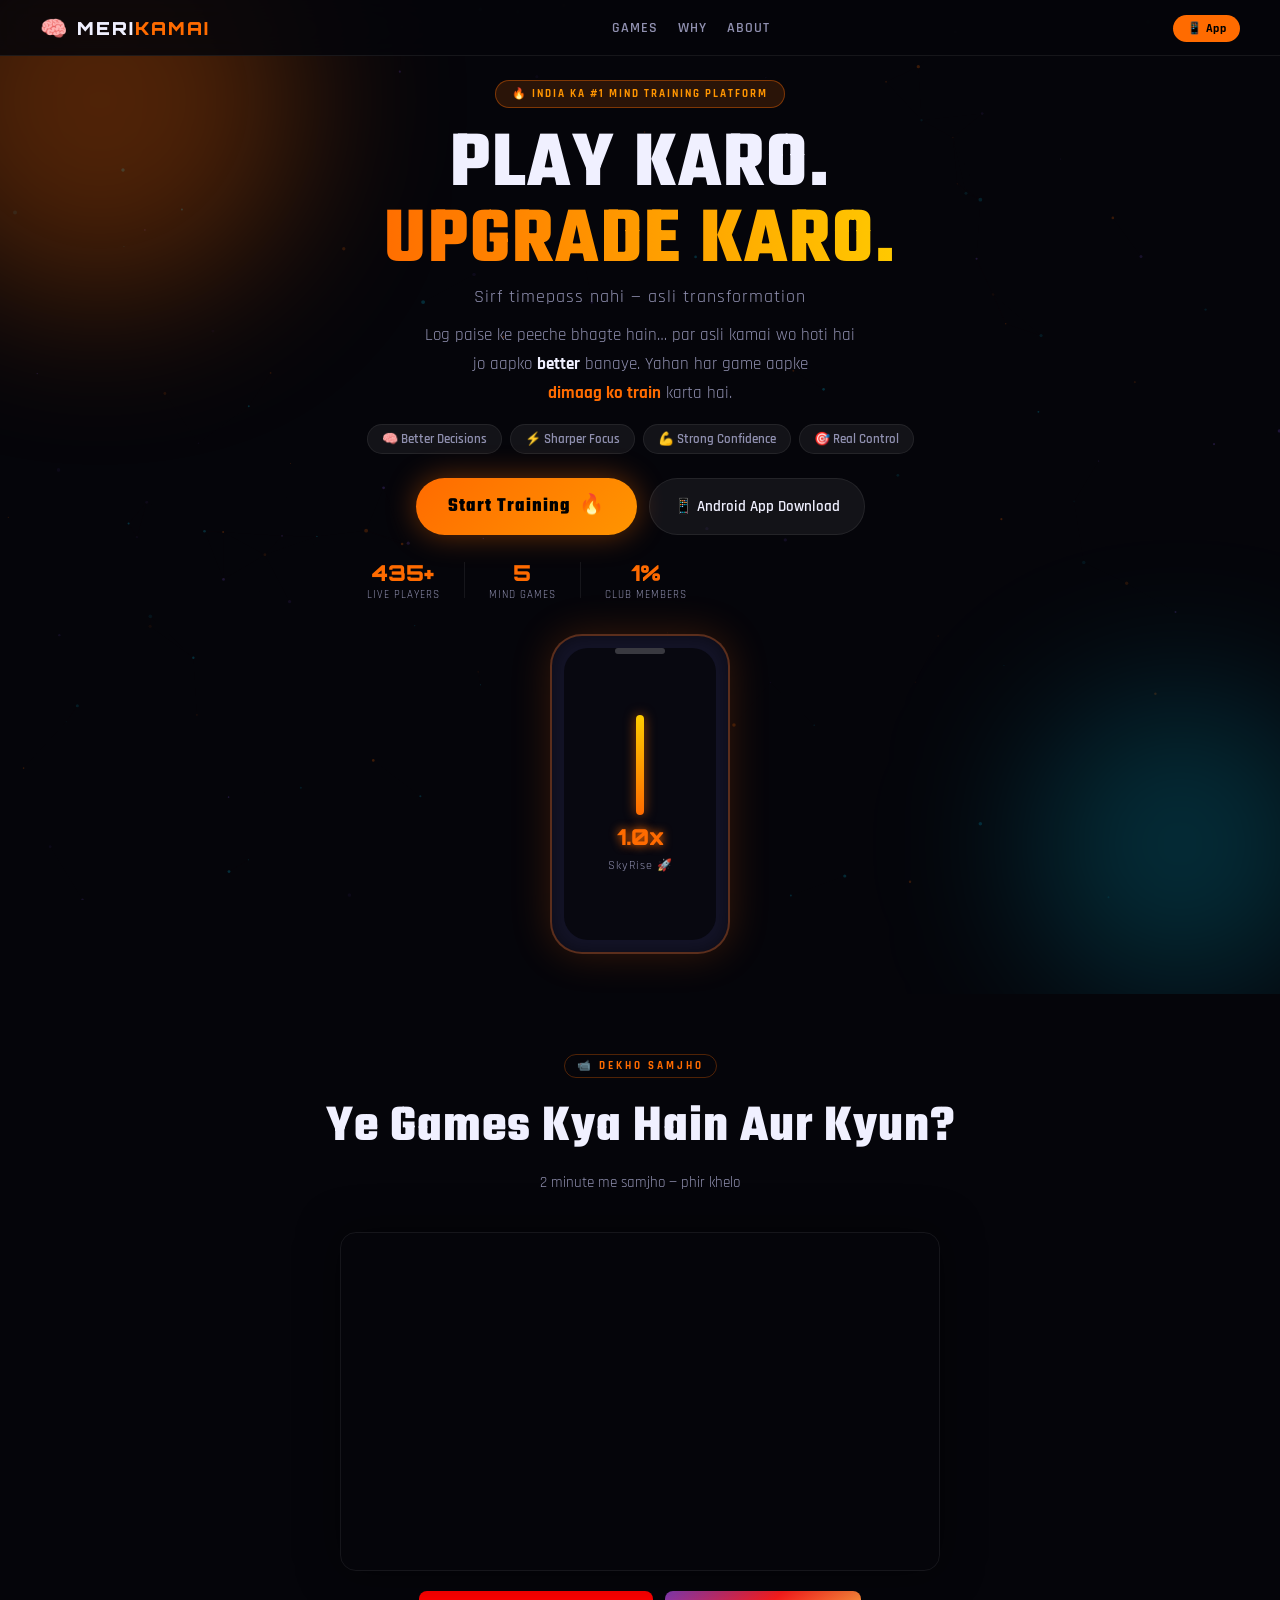
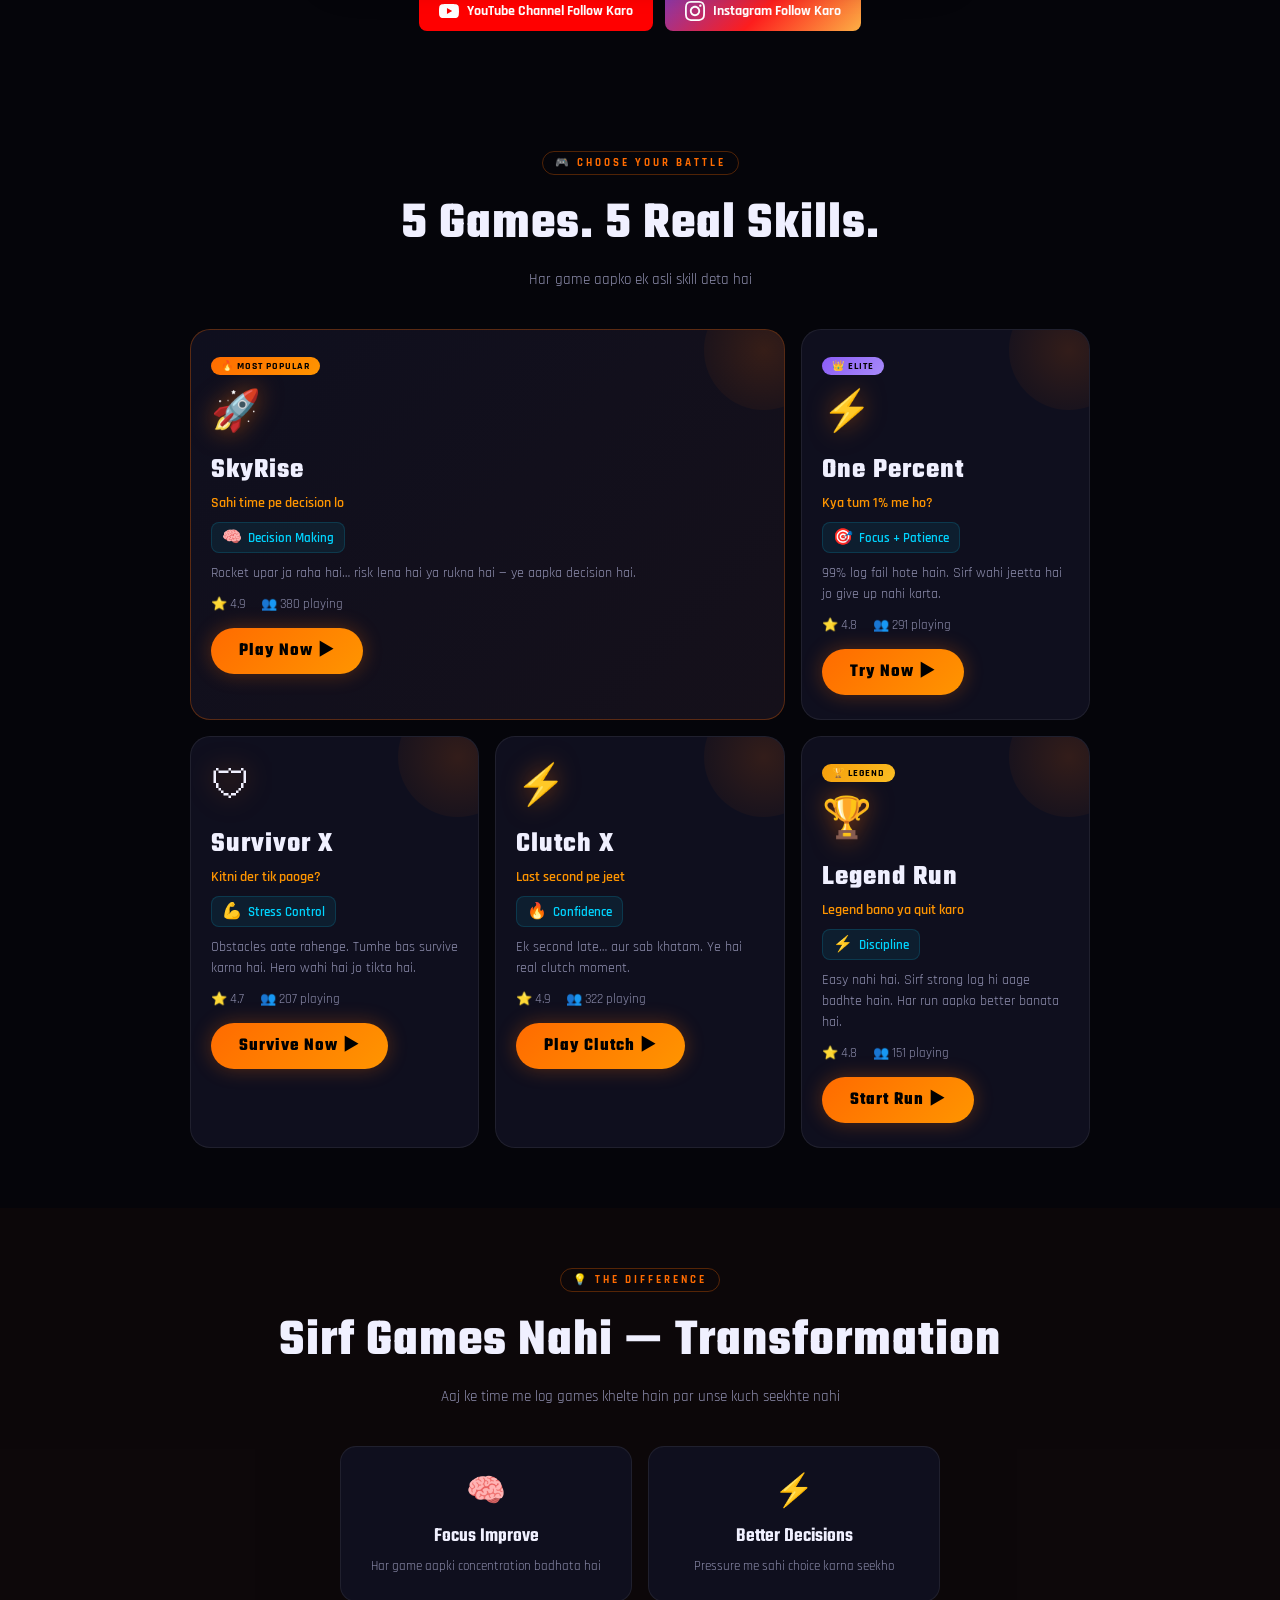
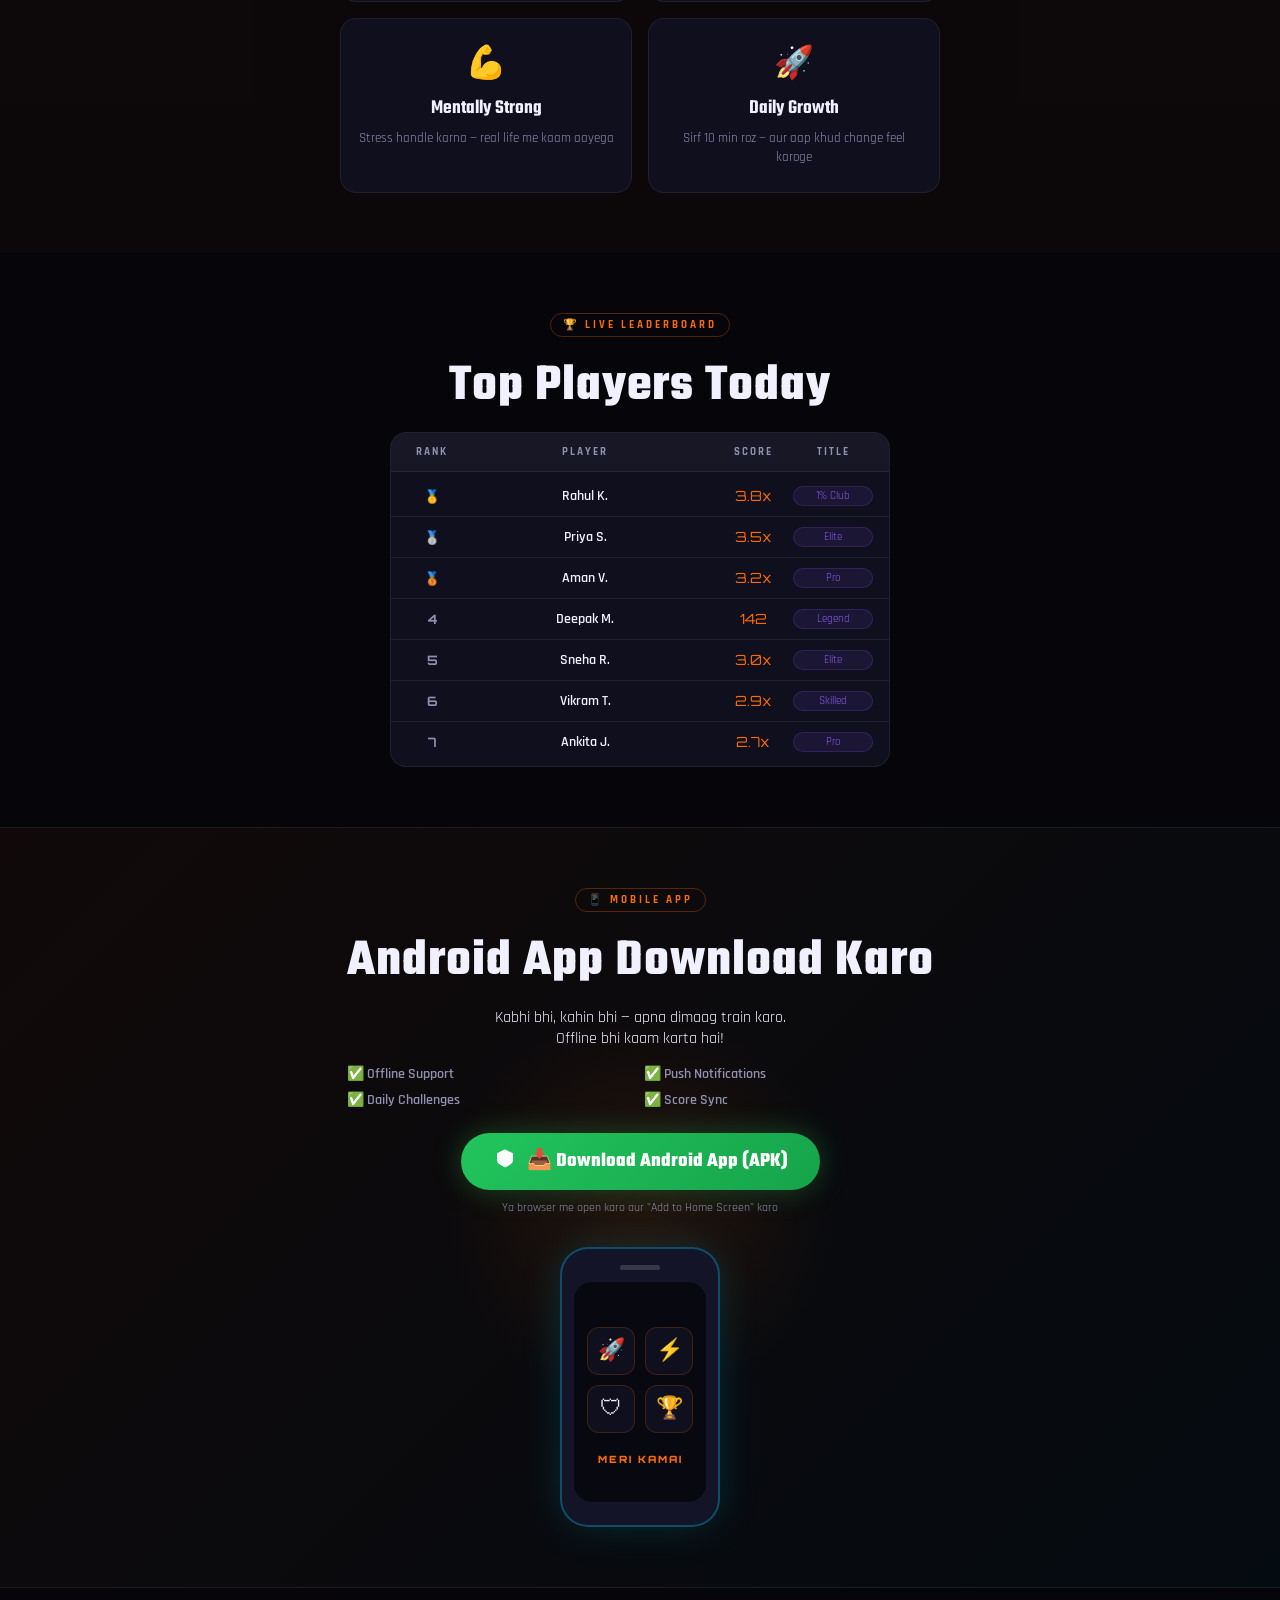
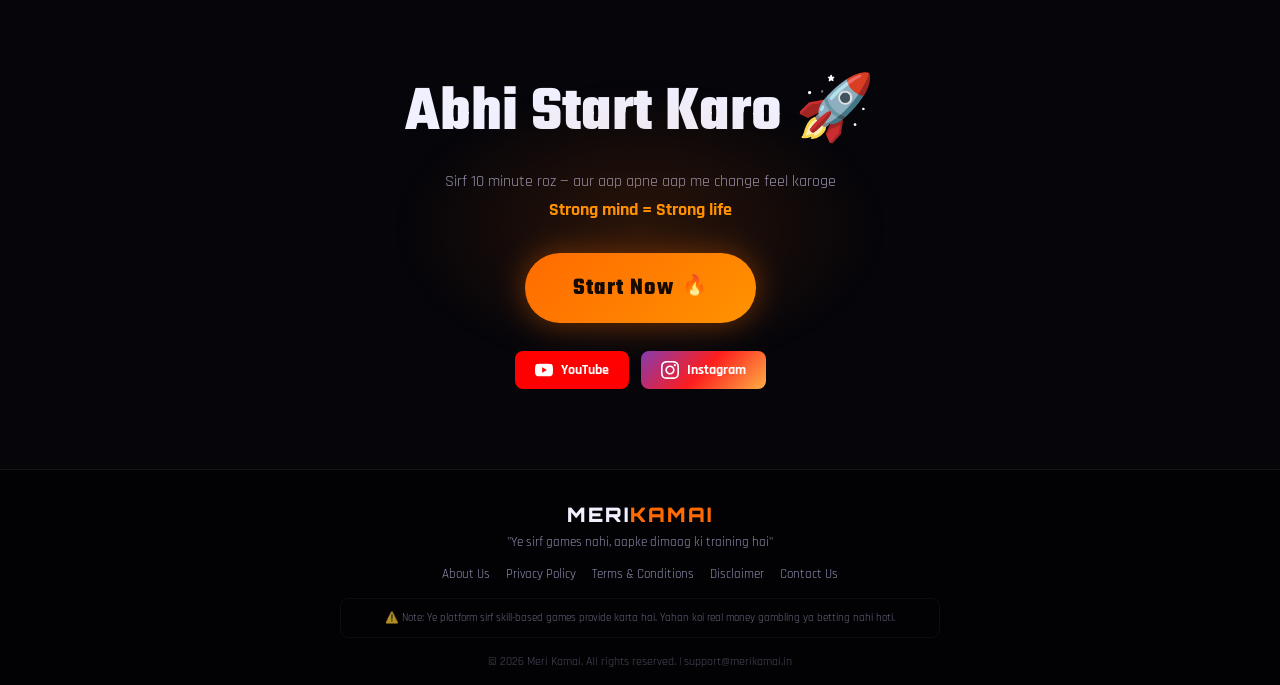
==== index.html @ 5f4e5f9a "first commit" ====
<!DOCTYPE html>
<html lang="hi">
<head>
  <meta charset="UTF-8"/>
  <meta name="viewport" content="width=device-width, initial-scale=1.0, maximum-scale=1.0"/>
  <meta name="theme-color" content="#0a0a0f"/>
  <meta name="description" content="Meri Kamai - Dimaag ki training, games ke zariye"/>
  <link rel="manifest" href="/manifest.json"/>
  <link rel="apple-touch-icon" href="/assets/images/icon-192.png"/>
  <title>Meri Kamai – Dimaag Ki Training</title>
  <link rel="preconnect" href="https://fonts.googleapis.com"/>
  <link href="https://fonts.googleapis.com/css2?family=Rajdhani:wght@400;600;700&family=Teko:wght@400;500;600;700&family=Orbitron:wght@400;700;900&display=swap" rel="stylesheet"/>
  <link rel="stylesheet" href="/assets/css/home.css"/>
</head>
<body>
  <!-- Particle canvas -->
  <canvas id="bgCanvas"></canvas>

  <!-- Header -->
  <header class="header" id="header">
    <div class="header-inner">
      <div class="logo">
        <span class="logo-icon">🧠</span>
        <span class="logo-text">MERI<span class="logo-accent">KAMAI</span></span>
      </div>
      <nav class="nav-links">
        <a href="#games">Games</a>
        <a href="#why">Why</a>
        <a href="pages/about.html">About</a>
      </nav>
      <div class="header-actions">
        <a href="#download" class="btn-app-small">📱 App</a>
      </div>
    </div>
  </header>

  <!-- HERO -->
  <section class="hero" id="hero">
    <div class="hero-glow glow-1"></div>
    <div class="hero-glow glow-2"></div>
    <div class="hero-content">
      <div class="hero-badge animate-in">🔥 INDIA KA #1 MIND TRAINING PLATFORM</div>
      <h1 class="hero-title animate-in delay-1">
        <span class="title-line">PLAY KARO.</span>
        <span class="title-line accent-line">UPGRADE KARO.</span>
        <span class="title-sub">Sirf timepass nahi — asli transformation</span>
      </h1>
      <p class="hero-desc animate-in delay-2">
        Log paise ke peeche bhagte hain… par asli kamai wo hoti hai<br/>
        jo aapko <strong>better</strong> banaye. Yahan har game aapke<br/>
        <span class="highlight">dimaag ko train</span> karta hai.
      </p>
      <div class="hero-skills animate-in delay-3">
        <div class="skill-chip">🧠 Better Decisions</div>
        <div class="skill-chip">⚡ Sharper Focus</div>
        <div class="skill-chip">💪 Strong Confidence</div>
        <div class="skill-chip">🎯 Real Control</div>
      </div>
      <div class="hero-cta animate-in delay-4">
        <a href="#games" class="btn-primary pulse-btn">
          <span>Start Training</span>
          <span class="btn-icon">🔥</span>
        </a>
        <a href="#download" class="btn-secondary">
          <span>📱 Android App Download</span>
        </a>
      </div>
      <div class="hero-stats animate-in delay-5">
        <div class="stat"><span class="stat-num" id="live-players">400+</span><span class="stat-label">Live Players</span></div>
        <div class="stat-divider"></div>
        <div class="stat"><span class="stat-num">5</span><span class="stat-label">Mind Games</span></div>
        <div class="stat-divider"></div>
        <div class="stat"><span class="stat-num">1%</span><span class="stat-label">Club Members</span></div>
      </div>
    </div>
    <div class="hero-visual">
      <div class="phone-mockup">
        <div class="phone-screen">
          <div class="phone-game-preview">
            <div class="preview-bar" id="previewBar"></div>
            <div class="preview-mult" id="previewMult">1.0x</div>
            <div class="preview-label">SkyRise 🚀</div>
          </div>
        </div>
      </div>
    </div>
  </section>

  <!-- YOUTUBE VIDEO -->
  <section class="video-section" id="video">
    <div class="section-label">📹 DEKHO SAMJHO</div>
    <h2 class="section-title">Ye Games Kya Hain Aur Kyun?</h2>
    <p class="section-sub">2 minute me samjho — phir khelo</p>
    <div class="video-wrapper">
      <div class="video-frame">
        <!-- Replace YOUR_VIDEO_ID with actual YouTube video ID -->
        <iframe
          src="https://www.youtube.com/embed/YOUR_VIDEO_ID?rel=0&modestbranding=1"
          title="Meri Kamai - Games Explained"
          frameborder="0"
          allow="accelerometer; autoplay; clipboard-write; encrypted-media; gyroscope; picture-in-picture"
          allowfullscreen>
        </iframe>
      </div>
      <div class="video-cta">
        <a href="https://youtube.com/@merikamai" target="_blank" class="btn-youtube">
          <svg viewBox="0 0 24 24" width="20" height="20"><path fill="currentColor" d="M23.498 6.186a3.016 3.016 0 0 0-2.122-2.136C19.505 3.545 12 3.545 12 3.545s-7.505 0-9.377.505A3.017 3.017 0 0 0 .502 6.186C0 8.07 0 12 0 12s0 3.93.502 5.814a3.016 3.016 0 0 0 2.122 2.136c1.871.505 9.376.505 9.376.505s7.505 0 9.377-.505a3.015 3.015 0 0 0 2.122-2.136C24 15.93 24 12 24 12s0-3.93-.502-5.814zM9.545 15.568V8.432L15.818 12l-6.273 3.568z"/></svg>
          YouTube Channel Follow Karo
        </a>
        <a href="https://instagram.com/merikamai" target="_blank" class="btn-instagram">
          <svg viewBox="0 0 24 24" width="20" height="20"><path fill="currentColor" d="M12 2.163c3.204 0 3.584.012 4.85.07 3.252.148 4.771 1.691 4.919 4.919.058 1.265.069 1.645.069 4.849 0 3.205-.012 3.584-.069 4.849-.149 3.225-1.664 4.771-4.919 4.919-1.266.058-1.644.07-4.85.07-3.204 0-3.584-.012-4.849-.07-3.26-.149-4.771-1.699-4.919-4.92-.058-1.265-.07-1.644-.07-4.849 0-3.204.013-3.583.07-4.849.149-3.227 1.664-4.771 4.919-4.919 1.266-.057 1.645-.069 4.849-.069zm0-2.163c-3.259 0-3.667.014-4.947.072-4.358.2-6.78 2.618-6.98 6.98-.059 1.281-.073 1.689-.073 4.948 0 3.259.014 3.668.072 4.948.2 4.358 2.618 6.78 6.98 6.98 1.281.058 1.689.072 4.948.072 3.259 0 3.668-.014 4.948-.072 4.354-.2 6.782-2.618 6.979-6.98.059-1.28.073-1.689.073-4.948 0-3.259-.014-3.667-.072-4.947-.196-4.354-2.617-6.78-6.979-6.98-1.281-.059-1.69-.073-4.949-.073zm0 5.838c-3.403 0-6.162 2.759-6.162 6.162s2.759 6.163 6.162 6.163 6.162-2.759 6.162-6.163c0-3.403-2.759-6.162-6.162-6.162zm0 10.162c-2.209 0-4-1.79-4-4 0-2.209 1.791-4 4-4s4 1.791 4 4c0 2.21-1.791 4-4 4zm6.406-11.845c-.796 0-1.441.645-1.441 1.44s.645 1.44 1.441 1.44c.795 0 1.439-.645 1.439-1.44s-.644-1.44-1.439-1.44z"/></svg>
          Instagram Follow Karo
        </a>
      </div>
    </div>
  </section>

  <!-- GAMES -->
  <section class="games-section" id="games">
    <div class="section-label">🎮 CHOOSE YOUR BATTLE</div>
    <h2 class="section-title">5 Games. 5 Real Skills.</h2>
    <p class="section-sub">Har game aapko ek asli skill deta hai</p>

    <div class="games-grid">

      <div class="game-card featured" data-game="skyrise">
        <div class="card-glow"></div>
        <div class="card-badge">🔥 MOST POPULAR</div>
        <div class="card-icon">🚀</div>
        <div class="card-content">
          <h3 class="card-title">SkyRise</h3>
          <p class="card-tagline">Sahi time pe decision lo</p>
          <div class="card-skill">
            <span class="skill-icon">🧠</span>
            <span>Decision Making</span>
          </div>
          <p class="card-desc">Rocket upar ja raha hai… risk lena hai ya rukna hai — ye aapka decision hai.</p>
          <div class="card-stats">
            <span>⭐ 4.9</span>
            <span>👥 <span class="live-count">412</span> playing</span>
          </div>
          <a href="/games/skyrise/index.html" class="btn-play">Play Now ▶</a>
        </div>
      </div>

      <div class="game-card" data-game="one-percent">
        <div class="card-glow"></div>
        <div class="card-badge elite">👑 ELITE</div>
        <div class="card-icon">⚡</div>
        <div class="card-content">
          <h3 class="card-title">One Percent</h3>
          <p class="card-tagline">Kya tum 1% me ho?</p>
          <div class="card-skill">
            <span class="skill-icon">🎯</span>
            <span>Focus + Patience</span>
          </div>
          <p class="card-desc">99% log fail hote hain. Sirf wahi jeetta hai jo give up nahi karta.</p>
          <div class="card-stats">
            <span>⭐ 4.8</span>
            <span>👥 <span class="live-count">287</span> playing</span>
          </div>
          <a href="/games/one-percent/index.html" class="btn-play">Try Now ▶</a>
        </div>
      </div>

      <div class="game-card" data-game="survivor-x">
        <div class="card-glow"></div>
        <div class="card-icon">🛡</div>
        <div class="card-content">
          <h3 class="card-title">Survivor X</h3>
          <p class="card-tagline">Kitni der tik paoge?</p>
          <div class="card-skill">
            <span class="skill-icon">💪</span>
            <span>Stress Control</span>
          </div>
          <p class="card-desc">Obstacles aate rahenge. Tumhe bas survive karna hai. Hero wahi hai jo tikta hai.</p>
          <div class="card-stats">
            <span>⭐ 4.7</span>
            <span>👥 <span class="live-count">198</span> playing</span>
          </div>
          <a href="/games/survivor-x/index.html" class="btn-play">Survive Now ▶</a>
        </div>
      </div>

      <div class="game-card" data-game="clutch-x">
        <div class="card-glow"></div>
        <div class="card-icon">⚡</div>
        <div class="card-content">
          <h3 class="card-title">Clutch X</h3>
          <p class="card-tagline">Last second pe jeet</p>
          <div class="card-skill">
            <span class="skill-icon">🔥</span>
            <span>Confidence</span>
          </div>
          <p class="card-desc">Ek second late… aur sab khatam. Ye hai real clutch moment.</p>
          <div class="card-stats">
            <span>⭐ 4.9</span>
            <span>👥 <span class="live-count">334</span> playing</span>
          </div>
          <a href="/games/clutch-x/index.html" class="btn-play">Play Clutch ▶</a>
        </div>
      </div>

      <div class="game-card" data-game="legend-run">
        <div class="card-glow"></div>
        <div class="card-badge legend">🏆 LEGEND</div>
        <div class="card-icon">🏆</div>
        <div class="card-content">
          <h3 class="card-title">Legend Run</h3>
          <p class="card-tagline">Legend bano ya quit karo</p>
          <div class="card-skill">
            <span class="skill-icon">⚡</span>
            <span>Discipline</span>
          </div>
          <p class="card-desc">Easy nahi hai. Sirf strong log hi aage badhte hain. Har run aapko better banata hai.</p>
          <div class="card-stats">
            <span>⭐ 4.8</span>
            <span>👥 <span class="live-count">156</span> playing</span>
          </div>
          <a href="/games/legend-run/index.html" class="btn-play">Start Run ▶</a>
        </div>
      </div>

    </div>
  </section>

  <!-- WHY SECTION -->
  <section class="why-section" id="why">
    <div class="section-label">💡 THE DIFFERENCE</div>
    <h2 class="section-title">Sirf Games Nahi — Transformation</h2>
    <p class="section-sub">Aaj ke time me log games khelte hain par unse kuch seekhte nahi</p>
    <div class="why-grid">
      <div class="why-card">
        <div class="why-icon">🧠</div>
        <h3>Focus Improve</h3>
        <p>Har game aapki concentration badhata hai</p>
      </div>
      <div class="why-card">
        <div class="why-icon">⚡</div>
        <h3>Better Decisions</h3>
        <p>Pressure me sahi choice karna seekho</p>
      </div>
      <div class="why-card">
        <div class="why-icon">💪</div>
        <h3>Mentally Strong</h3>
        <p>Stress handle karna — real life me kaam aayega</p>
      </div>
      <div class="why-card">
        <div class="why-icon">🚀</div>
        <h3>Daily Growth</h3>
        <p>Sirf 10 min roz — aur aap khud change feel karoge</p>
      </div>
    </div>
  </section>

  <!-- LEADERBOARD -->
  <section class="leaderboard-section" id="leaderboard">
    <div class="section-label">🏆 LIVE LEADERBOARD</div>
    <h2 class="section-title">Top Players Today</h2>
    <div class="leaderboard-wrap">
      <div class="lb-header">
        <span>Rank</span><span>Player</span><span>Score</span><span>Title</span>
      </div>
      <div class="lb-list" id="lbList"></div>
    </div>
  </section>

  <!-- APP DOWNLOAD -->
  <section class="download-section" id="download">
    <div class="download-glow"></div>
    <div class="download-content">
      <div class="download-text">
        <div class="section-label">📱 MOBILE APP</div>
        <h2 class="section-title">Android App Download Karo</h2>
        <p>Kabhi bhi, kahin bhi — apna dimaag train karo.<br/>Offline bhi kaam karta hai!</p>
        <div class="download-features">
          <div class="feat">✅ Offline Support</div>
          <div class="feat">✅ Push Notifications</div>
          <div class="feat">✅ Daily Challenges</div>
          <div class="feat">✅ Score Sync</div>
        </div>
        <a href="#" class="btn-download" id="installBtn" onclick="handleInstall(event)">
          <svg viewBox="0 0 24 24" width="24"><path fill="currentColor" d="M17.523 15.341l-.005.007-4.96 2.862a1 1 0 0 1-1.001 0l-4.96-2.862-.005-.007A5 5 0 0 1 4 11V5a1 1 0 0 1 .553-.894l7-3.5a1 1 0 0 1 .894 0l7 3.5A1 1 0 0 1 20 5v6a5 5 0 0 1-2.477 4.341z"/></svg>
          📥 Download Android App (APK)
        </a>
        <p class="install-note">Ya browser me open karo aur "Add to Home Screen" karo</p>
      </div>
      <div class="download-phone">
        <div class="phone-mockup-2">
          <div class="phone-notch"></div>
          <div class="phone-screen-2">
            <div class="app-preview-grid">
              <div class="ap-game">🚀</div>
              <div class="ap-game">⚡</div>
              <div class="ap-game">🛡</div>
              <div class="ap-game">🏆</div>
            </div>
            <div class="ap-label">MERI KAMAI</div>
          </div>
        </div>
      </div>
    </div>
  </section>

  <!-- CTA -->
  <section class="cta-section">
    <div class="cta-glow"></div>
    <h2 class="cta-title">Abhi Start Karo 🚀</h2>
    <p class="cta-sub">Sirf 10 minute roz — aur aap apne aap me change feel karoge</p>
    <p class="cta-sub2">Strong mind = Strong life</p>
    <a href="#games" class="btn-primary pulse-btn big-btn">
      <span>Start Now</span><span class="btn-icon">🔥</span>
    </a>
    <div class="social-links">
      <a href="https://youtube.com/@merikamai" target="_blank" class="social-link yt">
        <svg viewBox="0 0 24 24" width="18"><path fill="currentColor" d="M23.498 6.186a3.016 3.016 0 0 0-2.122-2.136C19.505 3.545 12 3.545 12 3.545s-7.505 0-9.377.505A3.017 3.017 0 0 0 .502 6.186C0 8.07 0 12 0 12s0 3.93.502 5.814a3.016 3.016 0 0 0 2.122 2.136c1.871.505 9.376.505 9.376.505s7.505 0 9.377-.505a3.015 3.015 0 0 0 2.122-2.136C24 15.93 24 12 24 12s0-3.93-.502-5.814zM9.545 15.568V8.432L15.818 12l-6.273 3.568z"/></svg>
        YouTube
      </a>
      <a href="https://instagram.com/merikamai" target="_blank" class="social-link ig">
        <svg viewBox="0 0 24 24" width="18"><path fill="currentColor" d="M12 2.163c3.204 0 3.584.012 4.85.07 3.252.148 4.771 1.691 4.919 4.919.058 1.265.069 1.645.069 4.849 0 3.205-.012 3.584-.069 4.849-.149 3.225-1.664 4.771-4.919 4.919-1.266.058-1.644.07-4.85.07-3.204 0-3.584-.012-4.849-.07-3.26-.149-4.771-1.699-4.919-4.92-.058-1.265-.07-1.644-.07-4.849 0-3.204.013-3.583.07-4.849.149-3.227 1.664-4.771 4.919-4.919 1.266-.057 1.645-.069 4.849-.069zm0-2.163c-3.259 0-3.667.014-4.947.072-4.358.2-6.78 2.618-6.98 6.98-.059 1.281-.073 1.689-.073 4.948 0 3.259.014 3.668.072 4.948.2 4.358 2.618 6.78 6.98 6.98 1.281.058 1.689.072 4.948.072 3.259 0 3.668-.014 4.948-.072 4.354-.2 6.782-2.618 6.979-6.98.059-1.28.073-1.689.073-4.948 0-3.259-.014-3.667-.072-4.947-.196-4.354-2.617-6.78-6.979-6.98-1.281-.059-1.69-.073-4.949-.073zm0 5.838c-3.403 0-6.162 2.759-6.162 6.162s2.759 6.163 6.162 6.163 6.162-2.759 6.162-6.163c0-3.403-2.759-6.162-6.162-6.162zm0 10.162c-2.209 0-4-1.79-4-4 0-2.209 1.791-4 4-4s4 1.791 4 4c0 2.21-1.791 4-4 4zm6.406-11.845c-.796 0-1.441.645-1.441 1.44s.645 1.44 1.441 1.44c.795 0 1.439-.645 1.439-1.44s-.644-1.44-1.439-1.44z"/></svg>
        Instagram
      </a>
    </div>
  </section>

  <!-- FOOTER -->
  <footer class="footer">
    <div class="footer-inner">
      <div class="footer-brand">
        <span class="logo-text">MERI<span class="logo-accent">KAMAI</span></span>
        <p>"Ye sirf games nahi, aapke dimaag ki training hai"</p>
      </div>
      <div class="footer-links">
        <a href="/pages/about.html">About Us</a>
        <a href="/pages/privacy.html">Privacy Policy</a>
        <a href="/pages/terms.html">Terms & Conditions</a>
        <a href="/pages/disclaimer.html">Disclaimer</a>
        <a href="/pages/contact.html">Contact Us</a>
      </div>
    </div>
    <div class="footer-note">
      ⚠️ Note: Ye platform sirf skill-based games provide karta hai. Yahan koi real money gambling ya betting nahi hoti.
    </div>
    <div class="footer-copy">© 2026 Meri Kamai. All rights reserved. | support@merikamai.in</div>
  </footer>

  <!-- AD MODAL -->
  <div class="ad-overlay" id="adOverlay">
    <div class="ad-box">
      <div class="ad-label">AD</div>
      <div class="ad-content">
        <!-- Google AdSense / AdMob ad goes here -->
        <div class="ad-placeholder">
          <p>Advertisement</p>
          <p style="font-size:12px;opacity:0.5">Google AdSense</p>
        </div>
      </div>
      <button class="ad-close" id="adClose">Skip Ad ▶</button>
    </div>
  </div>

  <script src="/assets/js/home.js"></script>
  <script>if("serviceWorker"in navigator){navigator.serviceWorker.register("/sw.js").catch(()=>{})}</script>
  <script src="/common/storage.js"></script>
</body>
</html>
---- assets/css/home.css ----
:root {
  --bg: #05050a;
  --bg2: #0a0a14;
  --card: #0f0f1e;
  --card2: #141428;
  --accent: #ff6b00;
  --accent2: #ff9500;
  --accent3: #ffcc00;
  --cyan: #00d4ff;
  --green: #00ff88;
  --purple: #8b5cf6;
  --text: #f0f0ff;
  --text2: #9090b0;
  --border: rgba(255,255,255,0.07);
  --glow-orange: rgba(255,107,0,0.3);
  --glow-cyan: rgba(0,212,255,0.2);
}

* { margin:0; padding:0; box-sizing:border-box; }

html { scroll-behavior: smooth; }

body {
  background: var(--bg);
  color: var(--text);
  font-family: 'Rajdhani', sans-serif;
  overflow-x: hidden;
  min-height: 100vh;
}

#bgCanvas {
  position: fixed;
  top: 0; left: 0;
  width: 100%; height: 100%;
  z-index: 0;
  pointer-events: none;
  opacity: 0.4;
}

/* HEADER */
.header {
  position: fixed;
  top: 0; left: 0; right: 0;
  z-index: 100;
  background: rgba(5,5,10,0.85);
  backdrop-filter: blur(20px);
  border-bottom: 1px solid var(--border);
  padding: 0 16px;
  height: 56px;
  display: flex;
  align-items: center;
}
.header-inner {
  width: 100%;
  max-width: 1200px;
  margin: 0 auto;
  display: flex;
  align-items: center;
  justify-content: space-between;
}
.logo {
  display: flex;
  align-items: center;
  gap: 8px;
  font-family: 'Orbitron', sans-serif;
  font-weight: 900;
  font-size: 18px;
  letter-spacing: 2px;
}
.logo-icon { font-size: 22px; }
.logo-accent { color: var(--accent); }
.nav-links { display: flex; gap: 20px; }
.nav-links a {
  color: var(--text2);
  text-decoration: none;
  font-size: 14px;
  font-weight: 600;
  letter-spacing: 1px;
  text-transform: uppercase;
  transition: color 0.2s;
}
.nav-links a:hover { color: var(--accent); }
.btn-app-small {
  background: var(--accent);
  color: #000;
  padding: 6px 14px;
  border-radius: 20px;
  font-size: 12px;
  font-weight: 700;
  text-decoration: none;
  letter-spacing: 0.5px;
}

/* HERO */
.hero {
  position: relative;
  z-index: 1;
  min-height: 100vh;
  display: flex;
  flex-direction: column;
  align-items: center;
  justify-content: center;
  padding: 80px 20px 40px;
  text-align: center;
  overflow: hidden;
}
.hero-glow {
  position: absolute;
  border-radius: 50%;
  filter: blur(80px);
  pointer-events: none;
}
.glow-1 {
  width: 400px; height: 400px;
  background: var(--glow-orange);
  top: -100px; left: -100px;
  animation: glowPulse 4s ease-in-out infinite;
}
.glow-2 {
  width: 300px; height: 300px;
  background: var(--glow-cyan);
  bottom: 0; right: -50px;
  animation: glowPulse 4s ease-in-out infinite 2s;
}
@keyframes glowPulse {
  0%,100% { opacity: 0.6; transform: scale(1); }
  50% { opacity: 1; transform: scale(1.1); }
}
.hero-badge {
  display: inline-block;
  background: rgba(255,107,0,0.15);
  border: 1px solid rgba(255,107,0,0.4);
  color: var(--accent2);
  font-size: 11px;
  font-weight: 700;
  letter-spacing: 2px;
  padding: 6px 16px;
  border-radius: 20px;
  margin-bottom: 20px;
}
.hero-title {
  font-family: 'Teko', sans-serif;
  font-size: clamp(48px, 12vw, 80px);
  font-weight: 700;
  line-height: 0.95;
  letter-spacing: 2px;
  margin-bottom: 16px;
}
.title-line { display: block; }
.accent-line {
  background: linear-gradient(90deg, var(--accent), var(--accent3));
  -webkit-background-clip: text;
  -webkit-text-fill-color: transparent;
  background-clip: text;
}
.title-sub {
  display: block;
  font-family: 'Rajdhani', sans-serif;
  font-size: clamp(14px, 3.5vw, 18px);
  font-weight: 400;
  color: var(--text2);
  letter-spacing: 1px;
  margin-top: 8px;
}
.hero-desc {
  font-size: clamp(14px, 3.5vw, 17px);
  color: var(--text2);
  line-height: 1.7;
  margin: 16px auto;
  max-width: 480px;
}
.hero-desc strong { color: var(--text); }
.highlight {
  color: var(--accent);
  font-weight: 700;
}
.hero-skills {
  display: flex;
  flex-wrap: wrap;
  justify-content: center;
  gap: 8px;
  margin: 16px 0;
}
.skill-chip {
  background: rgba(255,255,255,0.06);
  border: 1px solid var(--border);
  border-radius: 20px;
  padding: 6px 14px;
  font-size: 13px;
  font-weight: 600;
  color: var(--text2);
  transition: all 0.3s;
}
.skill-chip:hover {
  border-color: var(--accent);
  color: var(--accent);
  transform: translateY(-2px);
}
.hero-cta {
  display: flex;
  flex-wrap: wrap;
  justify-content: center;
  gap: 12px;
  margin: 24px 0;
}
.btn-primary {
  display: inline-flex;
  align-items: center;
  gap: 8px;
  background: linear-gradient(135deg, var(--accent), var(--accent2));
  color: #000;
  font-family: 'Teko', sans-serif;
  font-size: 20px;
  font-weight: 700;
  letter-spacing: 1px;
  padding: 14px 32px;
  border-radius: 50px;
  text-decoration: none;
  transition: all 0.3s;
  box-shadow: 0 0 30px rgba(255,107,0,0.4);
}
.btn-primary:hover {
  transform: translateY(-3px) scale(1.03);
  box-shadow: 0 0 50px rgba(255,107,0,0.6);
}
.pulse-btn {
  animation: pulseGlow 2s ease-in-out infinite;
}
@keyframes pulseGlow {
  0%,100% { box-shadow: 0 0 30px rgba(255,107,0,0.4); }
  50% { box-shadow: 0 0 60px rgba(255,107,0,0.8); }
}
.big-btn { font-size: 24px; padding: 18px 48px; }
.btn-icon { font-size: 20px; }
.btn-secondary {
  display: inline-flex;
  align-items: center;
  gap: 8px;
  background: rgba(255,255,255,0.06);
  border: 1px solid var(--border);
  color: var(--text);
  font-family: 'Rajdhani', sans-serif;
  font-size: 15px;
  font-weight: 600;
  padding: 14px 24px;
  border-radius: 50px;
  text-decoration: none;
  transition: all 0.3s;
}
.btn-secondary:hover {
  border-color: var(--accent);
  color: var(--accent);
  transform: translateY(-2px);
}
.hero-stats {
  display: flex;
  align-items: center;
  gap: 24px;
  margin-top: 24px;
}
.stat { display: flex; flex-direction: column; align-items: center; gap: 2px; }
.stat-num {
  font-family: 'Orbitron', sans-serif;
  font-size: 22px;
  font-weight: 900;
  color: var(--accent);
}
.stat-label {
  font-size: 11px;
  color: var(--text2);
  letter-spacing: 1px;
  text-transform: uppercase;
}
.stat-divider {
  width: 1px; height: 36px;
  background: var(--border);
}

/* PHONE MOCKUP HERO */
.hero-visual { margin-top: 32px; }
.phone-mockup {
  width: 180px;
  height: 320px;
  background: var(--card2);
  border: 2px solid rgba(255,107,0,0.3);
  border-radius: 32px;
  padding: 12px;
  box-shadow: 0 0 40px rgba(255,107,0,0.2), inset 0 0 20px rgba(0,0,0,0.5);
  position: relative;
  overflow: hidden;
}
.phone-mockup::before {
  content: '';
  position: absolute;
  top: 12px; left: 50%;
  transform: translateX(-50%);
  width: 50px; height: 6px;
  background: rgba(255,255,255,0.2);
  border-radius: 3px;
}
.phone-screen {
  width: 100%; height: 100%;
  background: #080810;
  border-radius: 24px;
  display: flex;
  align-items: center;
  justify-content: center;
}
.phone-game-preview {
  display: flex;
  flex-direction: column;
  align-items: center;
  gap: 8px;
  padding: 24px 16px;
  width: 100%;
}
.preview-bar {
  width: 8px;
  height: 100px;
  background: linear-gradient(to top, #ff6b00, #ffcc00);
  border-radius: 4px;
  animation: barGrow 2s ease-in-out infinite;
  box-shadow: 0 0 12px rgba(255,107,0,0.6);
}
@keyframes barGrow {
  0% { height: 20px; }
  70% { height: 110px; }
  85% { height: 115px; }
  90% { height: 0; opacity: 0; }
  91% { height: 20px; opacity: 1; }
  100% { height: 20px; }
}
.preview-mult {
  font-family: 'Orbitron', sans-serif;
  font-size: 22px;
  font-weight: 900;
  color: var(--accent);
  text-shadow: 0 0 10px var(--accent);
}
.preview-label {
  font-size: 12px;
  color: var(--text2);
  letter-spacing: 1px;
}

/* SECTIONS COMMON */
.video-section, .games-section, .why-section,
.leaderboard-section, .download-section, .cta-section {
  position: relative;
  z-index: 1;
  padding: 60px 20px;
  text-align: center;
}
.section-label {
  display: inline-block;
  font-size: 11px;
  font-weight: 700;
  letter-spacing: 3px;
  color: var(--accent);
  text-transform: uppercase;
  margin-bottom: 12px;
  border: 1px solid rgba(255,107,0,0.3);
  padding: 4px 12px;
  border-radius: 20px;
}
.section-title {
  font-family: 'Teko', sans-serif;
  font-size: clamp(32px, 8vw, 52px);
  font-weight: 700;
  letter-spacing: 1px;
  margin-bottom: 8px;
}
.section-sub {
  color: var(--text2);
  font-size: 15px;
  margin-bottom: 40px;
}

/* VIDEO */
.video-wrapper { max-width: 600px; margin: 0 auto; }
.video-frame {
  position: relative;
  width: 100%;
  padding-bottom: 56.25%;
  border-radius: 16px;
  overflow: hidden;
  border: 1px solid var(--border);
  box-shadow: 0 0 40px rgba(0,0,0,0.5);
  margin-bottom: 20px;
}
.video-frame iframe {
  position: absolute;
  top: 0; left: 0;
  width: 100%; height: 100%;
  border: none;
}
.video-cta {
  display: flex;
  justify-content: center;
  gap: 12px;
  flex-wrap: wrap;
}
.btn-youtube {
  display: inline-flex;
  align-items: center;
  gap: 8px;
  background: #ff0000;
  color: #fff;
  font-weight: 700;
  font-size: 14px;
  padding: 10px 20px;
  border-radius: 8px;
  text-decoration: none;
  transition: all 0.3s;
}
.btn-youtube:hover { background: #cc0000; transform: translateY(-2px); }
.btn-instagram {
  display: inline-flex;
  align-items: center;
  gap: 8px;
  background: linear-gradient(135deg, #833ab4, #fd1d1d, #fcb045);
  color: #fff;
  font-weight: 700;
  font-size: 14px;
  padding: 10px 20px;
  border-radius: 8px;
  text-decoration: none;
  transition: all 0.3s;
}
.btn-instagram:hover { opacity: 0.9; transform: translateY(-2px); }

/* GAMES GRID */
.games-grid {
  display: grid;
  grid-template-columns: repeat(auto-fill, minmax(280px, 1fr));
  gap: 16px;
  max-width: 900px;
  margin: 0 auto;
}
.game-card {
  position: relative;
  background: var(--card);
  border: 1px solid var(--border);
  border-radius: 20px;
  padding: 24px 20px;
  overflow: hidden;
  transition: all 0.3s;
  cursor: pointer;
  text-align: left;
}
.game-card::before {
  content: '';
  position: absolute;
  top: 0; left: 0; right: 0;
  height: 2px;
  background: linear-gradient(90deg, var(--accent), var(--accent2));
  opacity: 0;
  transition: opacity 0.3s;
}
.game-card:hover {
  border-color: rgba(255,107,0,0.3);
  transform: translateY(-4px);
  box-shadow: 0 16px 40px rgba(0,0,0,0.4), 0 0 30px rgba(255,107,0,0.1);
}
.game-card:hover::before { opacity: 1; }
.game-card.featured {
  border-color: rgba(255,107,0,0.3);
  background: linear-gradient(135deg, #0f0f1e, #15101a);
  grid-column: span 2;
}
@media (max-width: 600px) {
  .game-card.featured { grid-column: span 1; }
}
.card-glow {
  position: absolute;
  top: -40px; right: -40px;
  width: 120px; height: 120px;
  background: radial-gradient(circle, rgba(255,107,0,0.15), transparent);
  border-radius: 50%;
  pointer-events: none;
}
.card-badge {
  display: inline-block;
  background: linear-gradient(135deg, var(--accent), var(--accent2));
  color: #000;
  font-size: 10px;
  font-weight: 700;
  letter-spacing: 1px;
  padding: 3px 10px;
  border-radius: 10px;
  margin-bottom: 12px;
}
.card-badge.elite { background: linear-gradient(135deg, #8b5cf6, #a78bfa); }
.card-badge.legend { background: linear-gradient(135deg, #f59e0b, #fbbf24); }
.card-icon {
  font-size: 40px;
  margin-bottom: 12px;
  display: block;
  filter: drop-shadow(0 0 12px rgba(255,107,0,0.5));
}
.card-title {
  font-family: 'Teko', sans-serif;
  font-size: 28px;
  font-weight: 700;
  letter-spacing: 1px;
  margin-bottom: 4px;
}
.card-tagline {
  color: var(--accent2);
  font-size: 14px;
  font-weight: 600;
  margin-bottom: 10px;
}
.card-skill {
  display: flex;
  align-items: center;
  gap: 6px;
  font-size: 13px;
  font-weight: 600;
  color: var(--cyan);
  background: rgba(0,212,255,0.08);
  border: 1px solid rgba(0,212,255,0.15);
  border-radius: 8px;
  padding: 4px 10px;
  width: fit-content;
  margin-bottom: 10px;
}
.skill-icon { font-size: 16px; }
.card-desc {
  font-size: 14px;
  color: var(--text2);
  line-height: 1.5;
  margin-bottom: 12px;
}
.card-stats {
  display: flex;
  gap: 16px;
  font-size: 13px;
  color: var(--text2);
  margin-bottom: 16px;
}
.btn-play {
  display: inline-block;
  background: linear-gradient(135deg, var(--accent), var(--accent2));
  color: #000;
  font-family: 'Teko', sans-serif;
  font-size: 18px;
  font-weight: 700;
  letter-spacing: 1px;
  padding: 10px 28px;
  border-radius: 50px;
  text-decoration: none;
  transition: all 0.3s;
  box-shadow: 0 0 20px rgba(255,107,0,0.3);
}
.btn-play:hover {
  transform: scale(1.05);
  box-shadow: 0 0 35px rgba(255,107,0,0.5);
}

/* WHY */
.why-section { background: rgba(255,107,0,0.03); }
.why-grid {
  display: grid;
  grid-template-columns: repeat(2, 1fr);
  gap: 16px;
  max-width: 600px;
  margin: 0 auto;
}
.why-card {
  background: var(--card);
  border: 1px solid var(--border);
  border-radius: 16px;
  padding: 24px 16px;
  transition: all 0.3s;
}
.why-card:hover {
  border-color: rgba(255,107,0,0.3);
  transform: translateY(-4px);
}
.why-icon { font-size: 32px; margin-bottom: 10px; display: block; }
.why-card h3 {
  font-family: 'Teko', sans-serif;
  font-size: 20px;
  font-weight: 600;
  margin-bottom: 6px;
}
.why-card p { font-size: 13px; color: var(--text2); line-height: 1.5; }

/* LEADERBOARD */
.leaderboard-wrap {
  max-width: 500px;
  margin: 0 auto;
  background: var(--card);
  border: 1px solid var(--border);
  border-radius: 16px;
  overflow: hidden;
}
.lb-header {
  display: grid;
  grid-template-columns: 50px 1fr 80px 80px;
  padding: 12px 16px;
  font-size: 11px;
  font-weight: 700;
  letter-spacing: 2px;
  color: var(--text2);
  text-transform: uppercase;
  background: rgba(255,255,255,0.03);
  border-bottom: 1px solid var(--border);
}
.lb-list { padding: 4px 0; }

/* DOWNLOAD */
.download-section {
  background: linear-gradient(135deg, rgba(255,107,0,0.05), rgba(0,212,255,0.03));
  border-top: 1px solid var(--border);
  border-bottom: 1px solid var(--border);
}
.download-glow {
  position: absolute;
  top: 50%; left: 50%;
  transform: translate(-50%,-50%);
  width: 400px; height: 400px;
  background: radial-gradient(circle, rgba(255,107,0,0.1), transparent 70%);
  pointer-events: none;
}
.download-content {
  display: flex;
  flex-direction: column;
  align-items: center;
  gap: 32px;
  max-width: 600px;
  margin: 0 auto;
}
.download-text { flex: 1; }
.download-features {
  display: grid;
  grid-template-columns: 1fr 1fr;
  gap: 8px;
  margin: 16px 0 24px;
  text-align: left;
}
.feat { font-size: 14px; color: var(--text2); font-weight: 600; }
.btn-download {
  display: inline-flex;
  align-items: center;
  gap: 10px;
  background: linear-gradient(135deg, #22c55e, #16a34a);
  color: #fff;
  font-family: 'Teko', sans-serif;
  font-size: 20px;
  font-weight: 700;
  padding: 14px 32px;
  border-radius: 50px;
  text-decoration: none;
  transition: all 0.3s;
  box-shadow: 0 0 30px rgba(34,197,94,0.3);
}
.btn-download:hover {
  transform: translateY(-3px);
  box-shadow: 0 0 50px rgba(34,197,94,0.5);
}
.install-note { font-size: 12px; color: var(--text2); margin-top: 10px; }
.phone-mockup-2 {
  width: 160px;
  height: 280px;
  background: var(--card2);
  border: 2px solid rgba(0,212,255,0.3);
  border-radius: 28px;
  padding: 16px 12px 12px;
  box-shadow: 0 0 40px rgba(0,212,255,0.15);
  position: relative;
}
.phone-notch {
  width: 40px; height: 5px;
  background: rgba(255,255,255,0.15);
  border-radius: 3px;
  margin: 0 auto 12px;
}
.phone-screen-2 {
  background: #080810;
  border-radius: 18px;
  height: 220px;
  display: flex;
  flex-direction: column;
  align-items: center;
  justify-content: center;
  gap: 12px;
}
.app-preview-grid {
  display: grid;
  grid-template-columns: 1fr 1fr;
  gap: 10px;
  padding: 8px;
}
.ap-game {
  width: 48px; height: 48px;
  background: var(--card);
  border: 1px solid rgba(255,107,0,0.2);
  border-radius: 12px;
  display: flex;
  align-items: center;
  justify-content: center;
  font-size: 22px;
}
.ap-label {
  font-family: 'Orbitron', sans-serif;
  font-size: 10px;
  font-weight: 900;
  color: var(--accent);
  letter-spacing: 2px;
}

/* CTA */
.cta-section { padding: 80px 20px; }
.cta-glow {
  position: absolute;
  top: 50%; left: 50%;
  transform: translate(-50%,-50%);
  width: 500px; height: 300px;
  background: radial-gradient(ellipse, rgba(255,107,0,0.15), transparent 70%);
  pointer-events: none;
}
.cta-title {
  font-family: 'Teko', sans-serif;
  font-size: clamp(40px, 10vw, 64px);
  font-weight: 700;
  margin-bottom: 12px;
}
.cta-sub { color: var(--text2); font-size: 16px; margin-bottom: 6px; }
.cta-sub2 {
  color: var(--accent2);
  font-size: 18px;
  font-weight: 700;
  margin-bottom: 32px;
}
.social-links {
  display: flex;
  justify-content: center;
  gap: 12px;
  margin-top: 28px;
  flex-wrap: wrap;
}
.social-link {
  display: inline-flex;
  align-items: center;
  gap: 8px;
  padding: 10px 20px;
  border-radius: 8px;
  font-size: 14px;
  font-weight: 700;
  text-decoration: none;
  transition: all 0.3s;
}
.social-link.yt { background: #ff0000; color: #fff; }
.social-link.ig { background: linear-gradient(135deg, #833ab4, #fd1d1d, #fcb045); color: #fff; }
.social-link:hover { transform: translateY(-2px) scale(1.03); }

/* FOOTER */
.footer {
  background: rgba(0,0,0,0.5);
  border-top: 1px solid var(--border);
  padding: 32px 20px 16px;
  z-index: 1;
  position: relative;
}
.footer-inner {
  max-width: 800px;
  margin: 0 auto;
  display: flex;
  flex-direction: column;
  align-items: center;
  gap: 16px;
  text-align: center;
}
.footer-brand .logo-text {
  font-family: 'Orbitron', sans-serif;
  font-weight: 900;
  font-size: 20px;
  letter-spacing: 2px;
}
.footer-brand p { color: var(--text2); font-size: 13px; margin-top: 6px; }
.footer-links { display: flex; flex-wrap: wrap; justify-content: center; gap: 16px; }
.footer-links a { color: var(--text2); font-size: 13px; text-decoration: none; transition: color 0.2s; }
.footer-links a:hover { color: var(--accent); }
.footer-note {
  max-width: 600px;
  margin: 16px auto 0;
  font-size: 11px;
  color: var(--text2);
  opacity: 0.7;
  padding: 12px;
  border: 1px solid var(--border);
  border-radius: 8px;
  text-align: center;
}
.footer-copy { text-align: center; font-size: 12px; color: var(--text2); opacity: 0.5; margin-top: 16px; }

/* AD OVERLAY */
.ad-overlay {
  position: fixed;
  inset: 0;
  z-index: 9999;
  background: rgba(0,0,0,0.9);
  display: flex;
  align-items: center;
  justify-content: center;
  opacity: 0;
  pointer-events: none;
  transition: opacity 0.3s;
}
.ad-overlay.active { opacity: 1; pointer-events: all; }
.ad-box {
  background: var(--card2);
  border: 1px solid var(--border);
  border-radius: 16px;
  padding: 24px;
  width: 320px;
  text-align: center;
}
.ad-label {
  font-size: 10px;
  color: var(--text2);
  letter-spacing: 2px;
  margin-bottom: 16px;
  text-transform: uppercase;
}
.ad-placeholder {
  width: 100%;
  height: 250px;
  background: rgba(255,255,255,0.04);
  border: 1px dashed var(--border);
  border-radius: 8px;
  display: flex;
  flex-direction: column;
  align-items: center;
  justify-content: center;
  color: var(--text2);
  margin-bottom: 16px;
}
.ad-close {
  background: var(--accent);
  color: #000;
  border: none;
  font-family: 'Rajdhani', sans-serif;
  font-size: 15px;
  font-weight: 700;
  padding: 10px 24px;
  border-radius: 20px;
  cursor: pointer;
  transition: all 0.3s;
}
.ad-close:hover { background: var(--accent2); }

/* LEADERBOARD ROWS */
.lb-row {
  display: grid;
  grid-template-columns: 50px 1fr 80px 80px;
  padding: 10px 16px;
  font-size: 14px;
  border-bottom: 1px solid var(--border);
  transition: background 0.2s;
  align-items: center;
}
.lb-row:last-child { border-bottom: none; }
.lb-row:hover { background: rgba(255,255,255,0.03); }
.lb-rank {
  font-family: 'Orbitron', sans-serif;
  font-size: 13px;
  font-weight: 700;
  color: var(--text2);
}
.lb-rank.gold { color: #fbbf24; }
.lb-rank.silver { color: #94a3b8; }
.lb-rank.bronze { color: #f97316; }
.lb-name { font-weight: 600; }
.lb-score { font-family: 'Orbitron', sans-serif; font-size: 14px; color: var(--accent); }
.lb-title {
  font-size: 11px;
  color: var(--purple);
  background: rgba(139,92,246,0.1);
  border: 1px solid rgba(139,92,246,0.2);
  padding: 2px 8px;
  border-radius: 10px;
  text-align: center;
}

/* ANIMATIONS */
.animate-in {
  opacity: 0;
  transform: translateY(20px);
  animation: fadeUp 0.6s ease forwards;
}
.delay-1 { animation-delay: 0.1s; }
.delay-2 { animation-delay: 0.2s; }
.delay-3 { animation-delay: 0.3s; }
.delay-4 { animation-delay: 0.4s; }
.delay-5 { animation-delay: 0.5s; }
@keyframes fadeUp {
  to { opacity: 1; transform: translateY(0); }
}

/* SCROLL REVEAL */
.reveal {
  opacity: 0;
  transform: translateY(30px);
  transition: all 0.6s ease;
}
.reveal.visible {
  opacity: 1;
  transform: translateY(0);
}
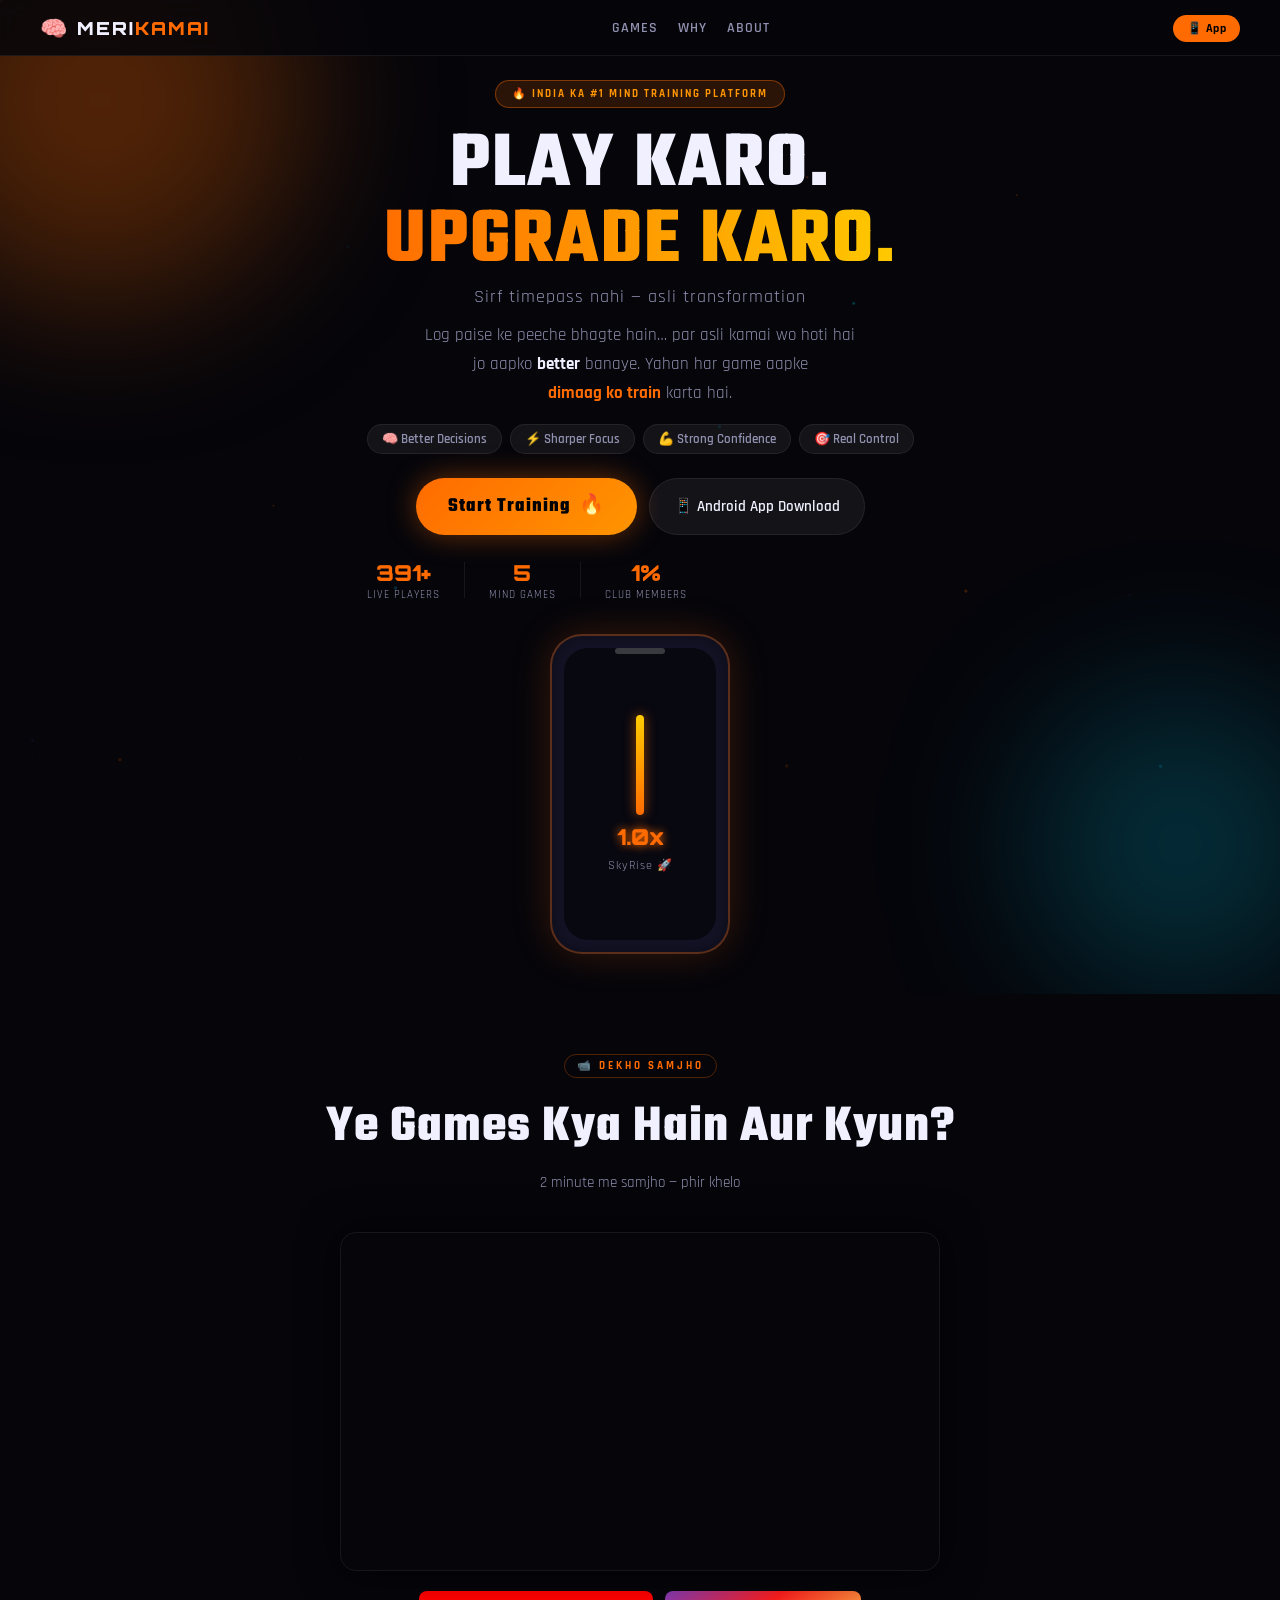
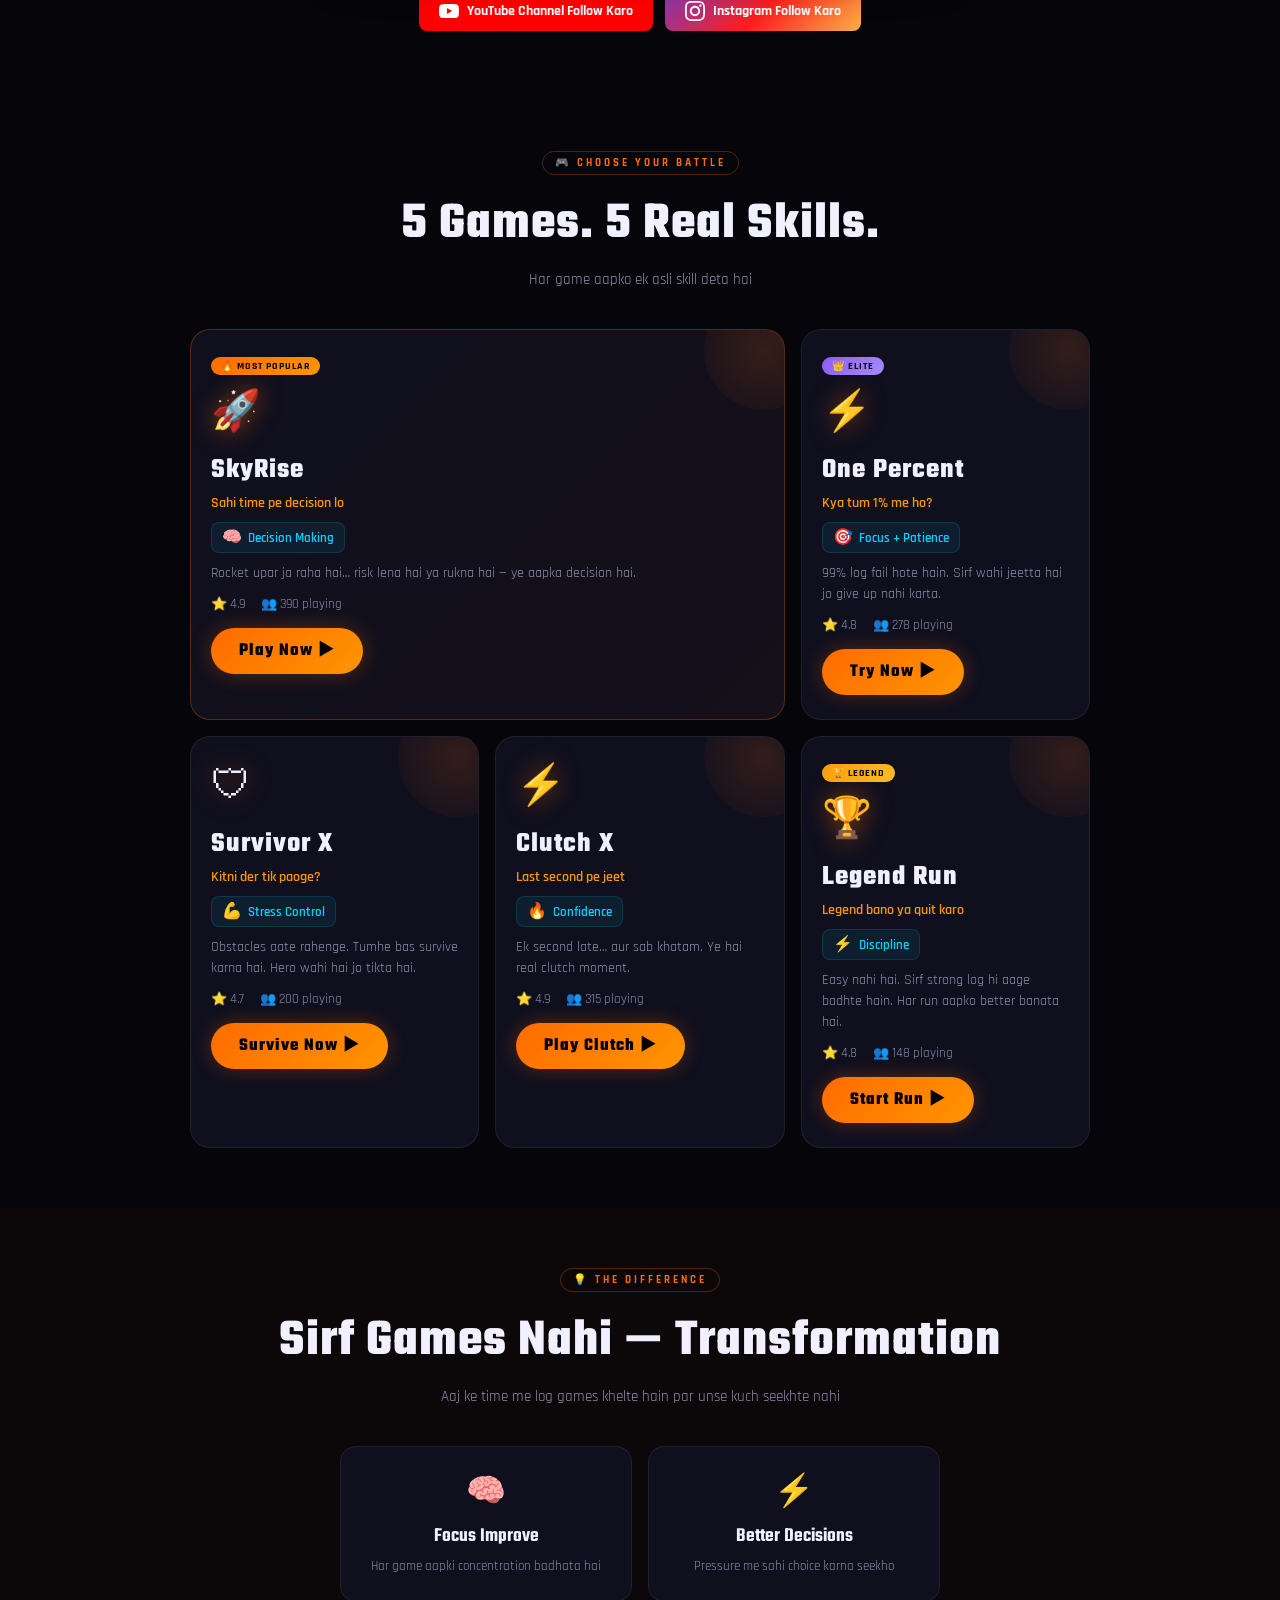
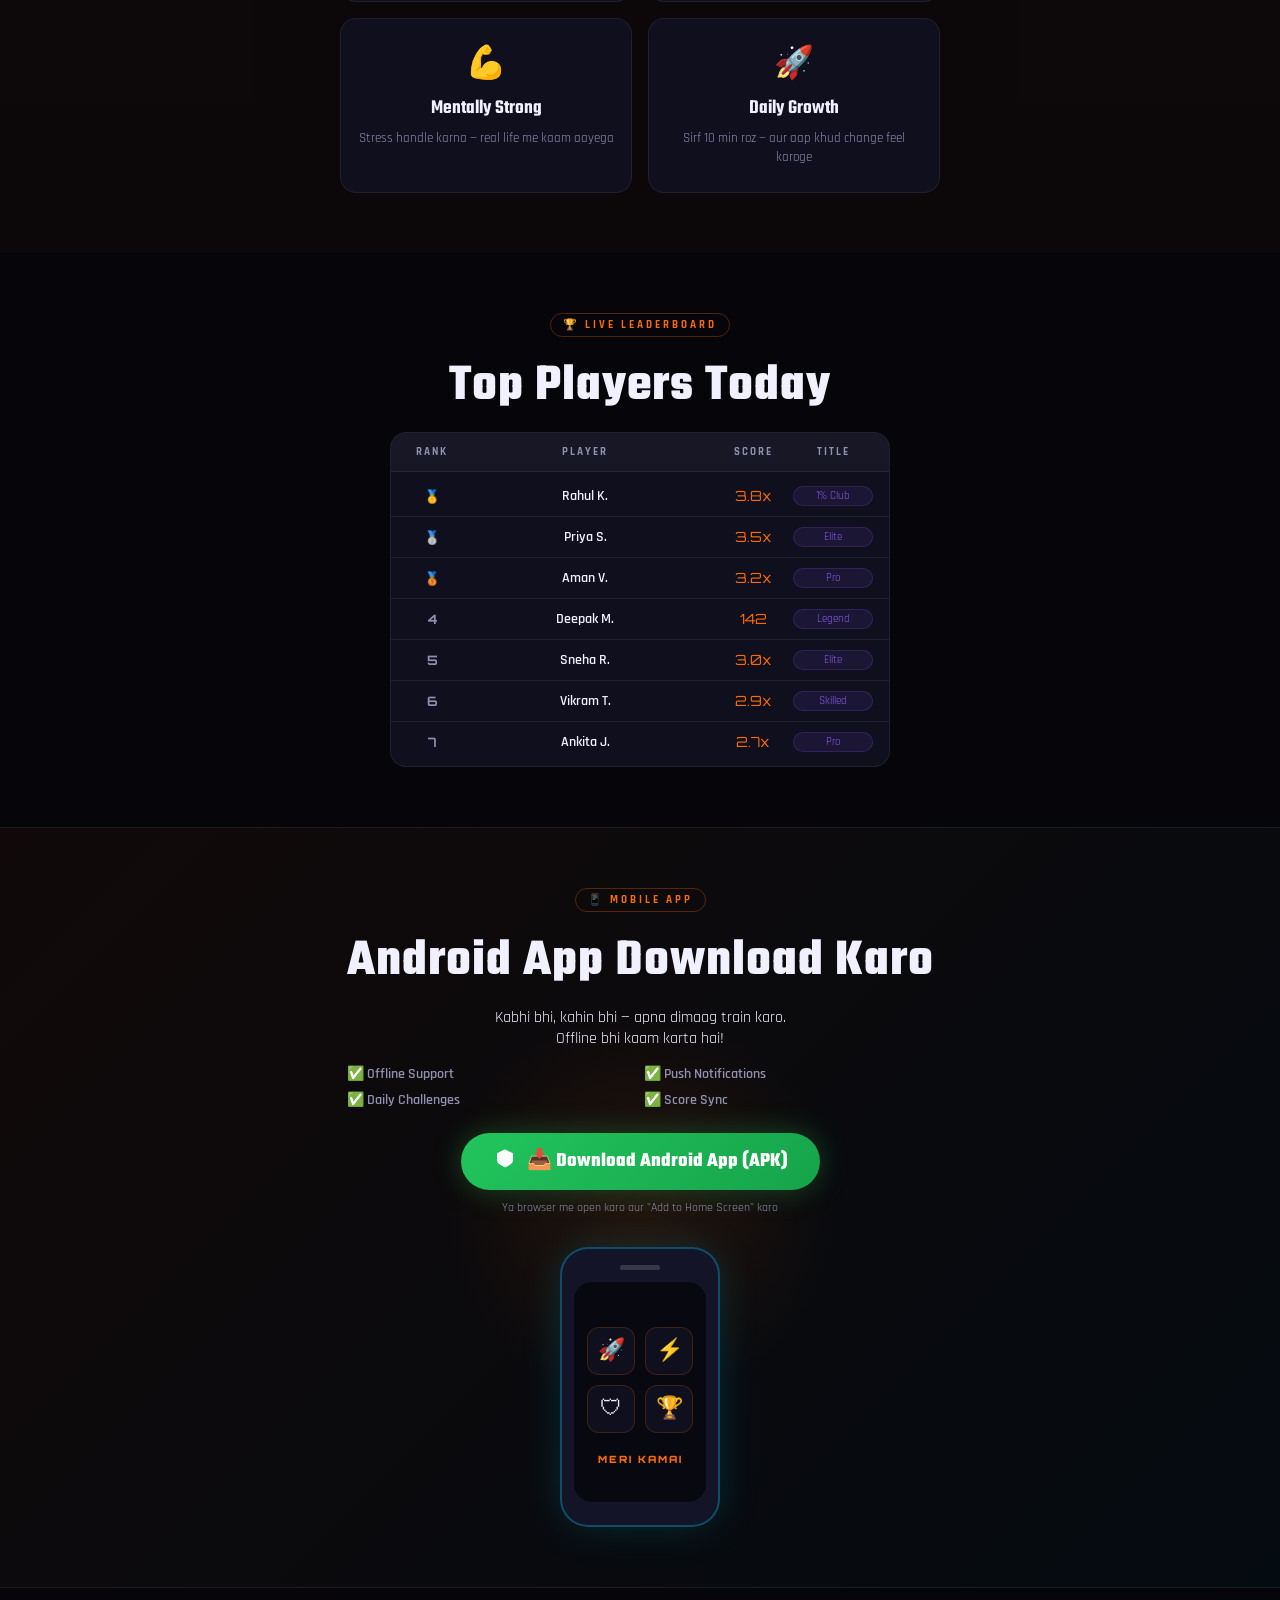
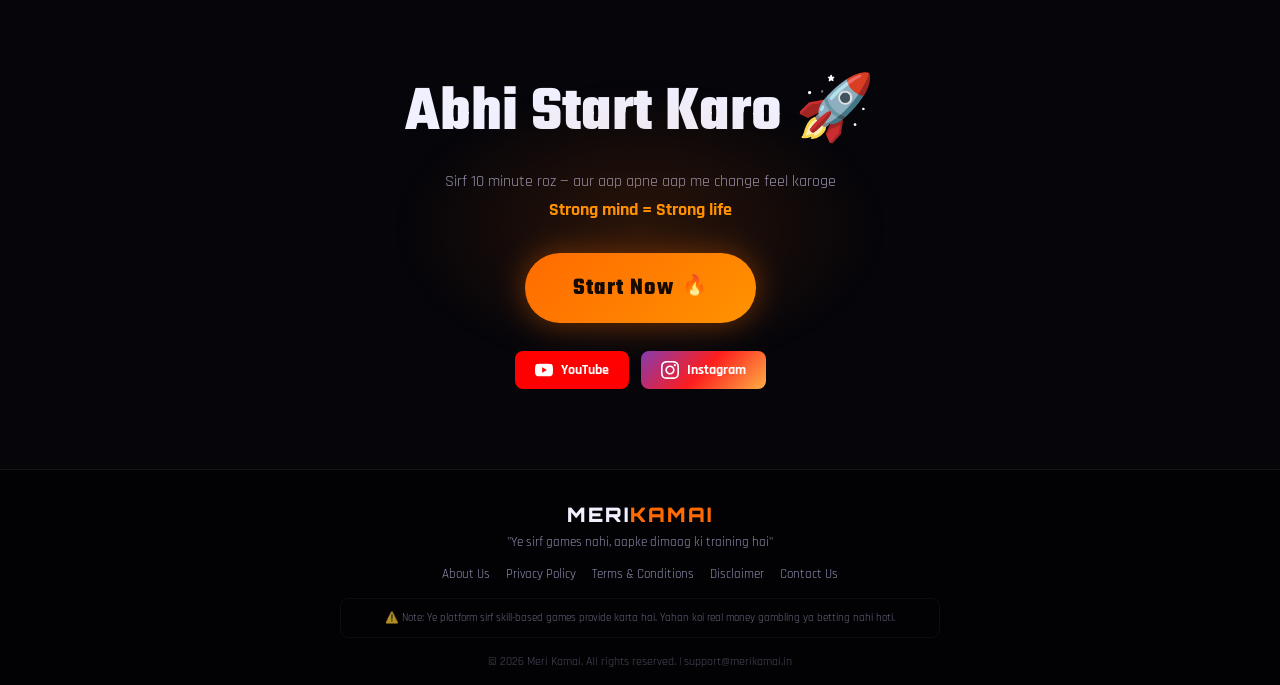
==== commit 59decafe: "fixed links" ====
--- a/index.html
+++ b/index.html
@@ -26,7 +26,7 @@
       <nav class="nav-links">
         <a href="#games">Games</a>
         <a href="#why">Why</a>
-        <a href="pages/about.html">About</a>
+        <a href="pages/about">About</a>
       </nav>
       <div class="header-actions">
         <a href="#download" class="btn-app-small">📱 App</a>
@@ -139,7 +139,7 @@
             <span>⭐ 4.9</span>
             <span>👥 <span class="live-count">412</span> playing</span>
           </div>
-          <a href="/games/skyrise/index.html" class="btn-play">Play Now ▶</a>
+          <a href="/games/skyrise/" class="btn-play">Play Now ▶</a>
         </div>
       </div>
 
@@ -159,7 +159,7 @@
             <span>⭐ 4.8</span>
             <span>👥 <span class="live-count">287</span> playing</span>
           </div>
-          <a href="/games/one-percent/index.html" class="btn-play">Try Now ▶</a>
+          <a href="/games/one-percent/" class="btn-play">Try Now ▶</a>
         </div>
       </div>
 
@@ -178,7 +178,7 @@
             <span>⭐ 4.7</span>
             <span>👥 <span class="live-count">198</span> playing</span>
           </div>
-          <a href="/games/survivor-x/index.html" class="btn-play">Survive Now ▶</a>
+          <a href="/games/survivor-x/" class="btn-play">Survive Now ▶</a>
         </div>
       </div>
 
@@ -197,7 +197,7 @@
             <span>⭐ 4.9</span>
             <span>👥 <span class="live-count">334</span> playing</span>
           </div>
-          <a href="/games/clutch-x/index.html" class="btn-play">Play Clutch ▶</a>
+          <a href="/games/clutch-x/" class="btn-play">Play Clutch ▶</a>
         </div>
       </div>
 
@@ -217,7 +217,7 @@
             <span>⭐ 4.8</span>
             <span>👥 <span class="live-count">156</span> playing</span>
           </div>
-          <a href="/games/legend-run/index.html" class="btn-play">Start Run ▶</a>
+          <a href="/games/legend-run/" class="btn-play">Start Run ▶</a>
         </div>
       </div>
 
@@ -331,11 +331,11 @@
         <p>"Ye sirf games nahi, aapke dimaag ki training hai"</p>
       </div>
       <div class="footer-links">
-        <a href="/pages/about.html">About Us</a>
-        <a href="/pages/privacy.html">Privacy Policy</a>
-        <a href="/pages/terms.html">Terms & Conditions</a>
-        <a href="/pages/disclaimer.html">Disclaimer</a>
-        <a href="/pages/contact.html">Contact Us</a>
+        <a href="/pages/about">About Us</a>
+        <a href="/pages/privacy">Privacy Policy</a>
+        <a href="/pages/terms">Terms & Conditions</a>
+        <a href="/pages/disclaimer">Disclaimer</a>
+        <a href="/pages/contact">Contact Us</a>
       </div>
     </div>
     <div class="footer-note">
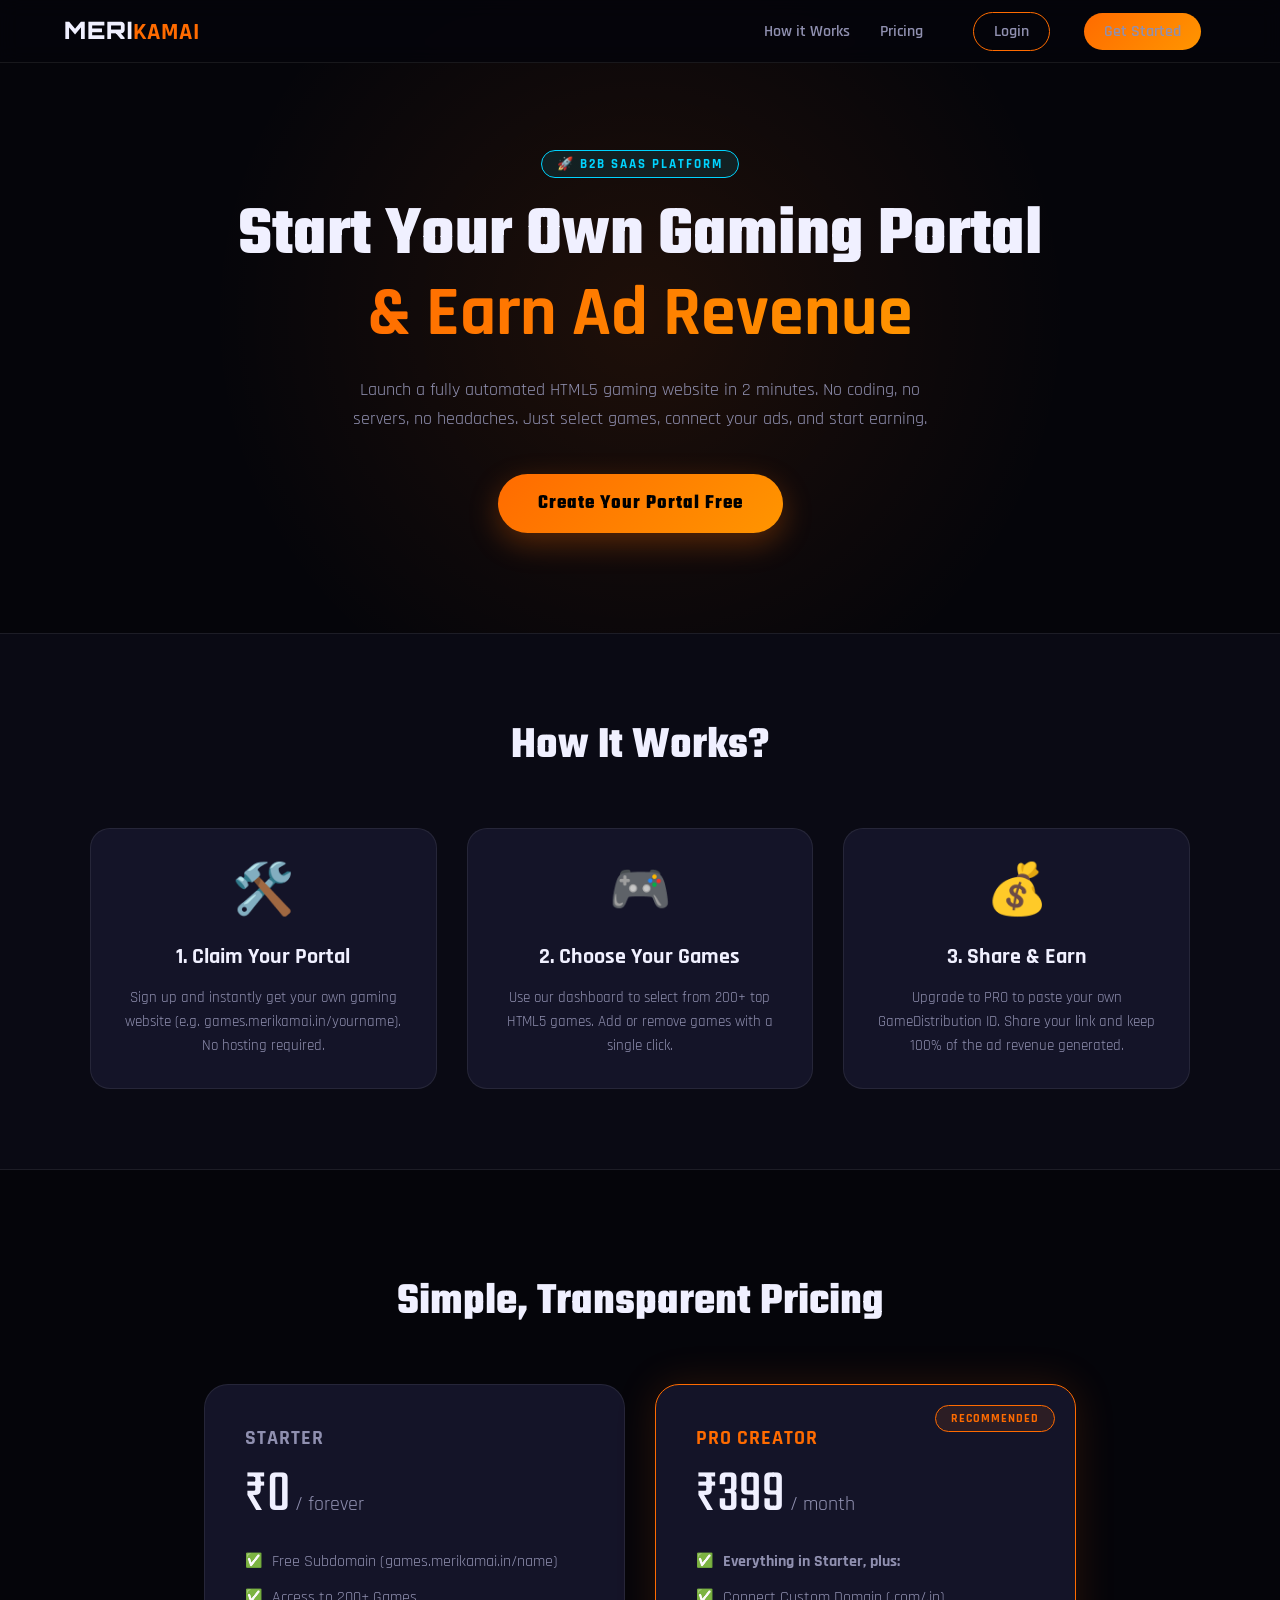
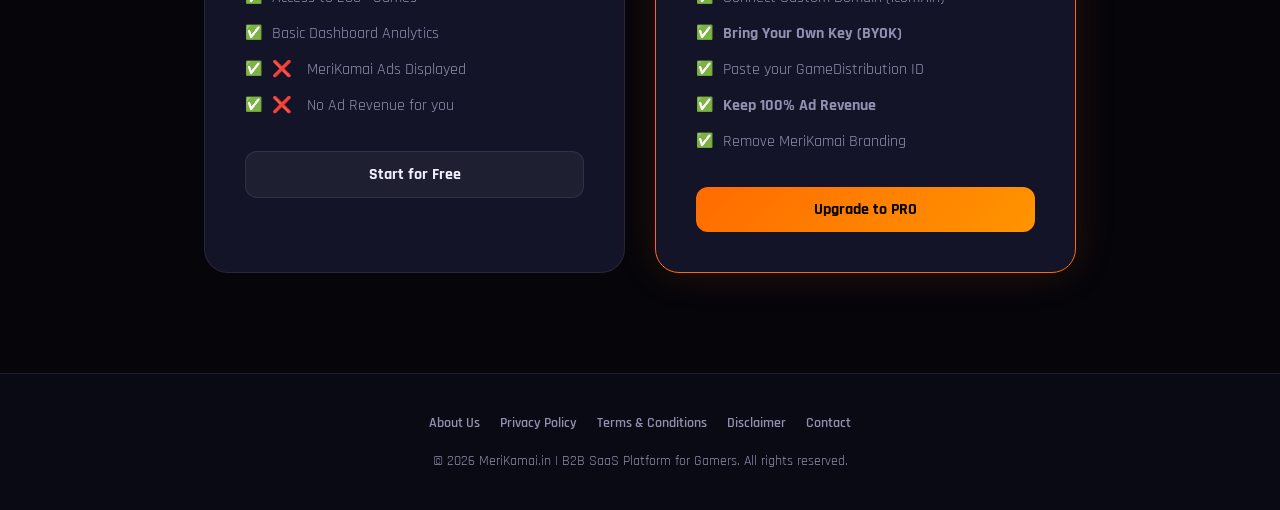
==== commit 3d734fd3: "new game idea" ====
--- a/index.html
+++ b/index.html
@@ -1,366 +1,175 @@
 <!DOCTYPE html>
 <html lang="hi">
 <head>
-  <meta charset="UTF-8"/>
-  <meta name="viewport" content="width=device-width, initial-scale=1.0, maximum-scale=1.0"/>
-  <meta name="theme-color" content="#0a0a0f"/>
-  <meta name="description" content="Meri Kamai - Dimaag ki training, games ke zariye"/>
-  <link rel="manifest" href="/manifest.json"/>
-  <link rel="apple-touch-icon" href="/assets/images/icon-192.png"/>
-  <title>Meri Kamai – Dimaag Ki Training</title>
-  <link rel="preconnect" href="https://fonts.googleapis.com"/>
-  <link href="https://fonts.googleapis.com/css2?family=Rajdhani:wght@400;600;700&family=Teko:wght@400;500;600;700&family=Orbitron:wght@400;700;900&display=swap" rel="stylesheet"/>
-  <link rel="stylesheet" href="/assets/css/home.css"/>
+  <meta charset="UTF-8">
+  <meta name="viewport" content="width=device-width, initial-scale=1.0">
+  <title>Meri Kamai - Start Your Own Gaming Portal & Earn Money</title>
+  <meta name="description" content="Create your own fully automated gaming website in 2 minutes. No coding required. Start earning ad revenue today!">
+  <link href="https://fonts.googleapis.com/css2?family=Rajdhani:wght@500;600;700&family=Teko:wght@600;700&family=Orbitron:wght@700;900&display=swap" rel="stylesheet">
+  <style>
+    /* ===== RESET & ROOT ===== */
+    :root {
+      --bg: #05050a; --bg-alt: #0a0a14; --card: #141428;
+      --accent: #ff6b00; --accent2: #ff9500; --cyan: #00d4ff; --success: #00ff88;
+      --text: #f0f0ff; --text2: #9090b0; --border: rgba(255,255,255,0.08);
+    }
+    * { margin: 0; padding: 0; box-sizing: border-box; font-family: 'Rajdhani', sans-serif; }
+    html { scroll-behavior: smooth; }
+    body { background: var(--bg); color: var(--text); overflow-x: hidden; }
+
+    /* ===== NAVBAR ===== */
+    .navbar {
+      position: fixed; top: 0; width: 100%; padding: 15px 5%;
+      background: rgba(5,5,10,0.9); backdrop-filter: blur(10px);
+      display: flex; justify-content: space-between; align-items: center;
+      border-bottom: 1px solid var(--border); z-index: 1000;
+    }
+    .logo { font-family: 'Orbitron', sans-serif; font-size: 24px; font-weight: 900; letter-spacing: 1px; color: var(--text); text-decoration: none;}
+    .logo span { color: var(--accent); }
+    .nav-links a { color: var(--text2); text-decoration: none; margin: 0 15px; font-weight: 600; transition: 0.3s; }
+    .nav-links a:hover { color: var(--accent); }
+    .btn-login { background: transparent; border: 1px solid var(--accent); color: var(--accent); padding: 8px 20px; border-radius: 20px; font-weight: 700; text-decoration: none; transition: 0.3s; margin-right: 10px;}
+    .btn-login:hover { background: rgba(255,107,0,0.1); }
+    .btn-signup { background: linear-gradient(135deg, var(--accent), var(--accent2)); color: #000; padding: 8px 20px; border-radius: 20px; font-weight: 700; text-decoration: none; transition: 0.3s; }
+    .btn-signup:hover { transform: translateY(-2px); box-shadow: 0 5px 15px rgba(255,107,0,0.4); }
+
+    /* ===== HERO SECTION ===== */
+    .hero {
+      padding: 150px 5% 100px; text-align: center; position: relative;
+      background: radial-gradient(circle at center, rgba(255,107,0,0.1) 0%, transparent 60%);
+    }
+    .hero-badge { display: inline-block; background: rgba(0,212,255,0.1); border: 1px solid var(--cyan); color: var(--cyan); padding: 5px 15px; border-radius: 20px; font-size: 13px; font-weight: 700; letter-spacing: 2px; margin-bottom: 20px; }
+    .hero-title { font-family: 'Teko', sans-serif; font-size: clamp(40px, 6vw, 70px); line-height: 1.1; margin-bottom: 20px; }
+    .hero-title span { background: linear-gradient(135deg, var(--accent), var(--accent2)); -webkit-background-clip: text; -webkit-text-fill-color: transparent; }
+    .hero-desc { font-size: 18px; color: var(--text2); max-width: 600px; margin: 0 auto 40px; line-height: 1.6; }
+    .hero-cta { display: flex; justify-content: center; gap: 20px; }
+    .btn-main { background: linear-gradient(135deg, var(--accent), var(--accent2)); color: #000; padding: 15px 40px; border-radius: 30px; font-size: 20px; font-weight: 700; text-decoration: none; font-family: 'Teko', sans-serif; letter-spacing: 1px; transition: 0.3s; box-shadow: 0 10px 30px rgba(255,107,0,0.3); }
+    .btn-main:hover { transform: translateY(-3px); box-shadow: 0 15px 40px rgba(255,107,0,0.5); }
+
+    /* ===== FEATURES (HOW IT WORKS) ===== */
+    .features { padding: 80px 5%; background: var(--bg-alt); border-top: 1px solid var(--border); border-bottom: 1px solid var(--border); }
+    .sec-title { text-align: center; font-family: 'Teko', sans-serif; font-size: 45px; margin-bottom: 50px; }
+    .grid-3 { display: grid; grid-template-columns: repeat(auto-fit, minmax(280px, 1fr)); gap: 30px; max-width: 1100px; margin: 0 auto; }
+    .feat-card { background: var(--card); border: 1px solid var(--border); padding: 30px; border-radius: 20px; text-align: center; transition: 0.3s; }
+    .feat-card:hover { transform: translateY(-10px); border-color: var(--accent); box-shadow: 0 10px 30px rgba(255,107,0,0.1); }
+    .feat-icon { font-size: 50px; margin-bottom: 20px; }
+    .feat-card h3 { font-size: 22px; margin-bottom: 15px; color: var(--text); }
+    .feat-card p { color: var(--text2); font-size: 15px; line-height: 1.6; }
+
+    /* ===== PRICING ===== */
+    .pricing { padding: 100px 5%; max-width: 1000px; margin: 0 auto; }
+    .price-grid { display: grid; grid-template-columns: repeat(auto-fit, minmax(320px, 1fr)); gap: 30px; margin-top: 50px; }
+    
+    .price-card { background: var(--card); border: 1px solid var(--border); border-radius: 24px; padding: 40px; position: relative; overflow: hidden; }
+    .price-card.pro { border-color: var(--accent); box-shadow: 0 0 40px rgba(255,107,0,0.15); }
+    .pro-badge { position: absolute; top: 20px; right: 20px; background: rgba(255,107,0,0.1); color: var(--accent); padding: 5px 15px; border-radius: 20px; font-weight: 700; font-size: 12px; letter-spacing: 1px; border: 1px solid var(--accent); }
+    
+    .p-name { font-size: 20px; font-weight: 700; color: var(--text2); margin-bottom: 15px; text-transform: uppercase; letter-spacing: 1px; }
+    .p-price { font-family: 'Teko', sans-serif; font-size: 60px; line-height: 1; margin-bottom: 25px; }
+    .p-price span { font-size: 20px; color: var(--text2); font-family: 'Rajdhani', sans-serif; }
+    
+    .p-list { list-style: none; margin-bottom: 35px; }
+    .p-list li { margin-bottom: 15px; color: var(--text2); display: flex; align-items: center; gap: 10px; font-size: 16px; }
+    .p-list li::before { content: '✅'; font-size: 14px; }
+    
+    .btn-plan { display: block; text-align: center; background: rgba(255,255,255,0.05); border: 1px solid var(--border); color: var(--text); padding: 12px; border-radius: 12px; font-weight: 700; text-decoration: none; transition: 0.3s; }
+    .btn-plan:hover { background: rgba(255,255,255,0.1); }
+    .price-card.pro .btn-plan { background: linear-gradient(135deg, var(--accent), var(--accent2)); color: #000; border: none; }
+    .price-card.pro .btn-plan:hover { box-shadow: 0 10px 20px rgba(255,107,0,0.3); transform: translateY(-2px); }
+
+    /* ===== FOOTER ===== */
+    .footer { padding: 40px 5%; background: var(--bg-alt); border-top: 1px solid var(--border); text-align: center; }
+    .footer p { color: var(--text2); font-size: 14px; }
+  </style>
 </head>
 <body>
-  <!-- Particle canvas -->
-  <canvas id="bgCanvas"></canvas>
 
-  <!-- Header -->
-  <header class="header" id="header">
-    <div class="header-inner">
-      <div class="logo">
-        <span class="logo-icon">🧠</span>
-        <span class="logo-text">MERI<span class="logo-accent">KAMAI</span></span>
-      </div>
-      <nav class="nav-links">
-        <a href="#games">Games</a>
-        <a href="#why">Why</a>
-        <a href="pages/about">About</a>
-      </nav>
-      <div class="header-actions">
-        <a href="#download" class="btn-app-small">📱 App</a>
+  <nav class="navbar">
+    <a href="/" class="logo">MERI<span>KAMAI</span></a>
+    <div class="nav-links" style="display: flex; align-items: center;">
+      <a href="#how-it-works">How it Works</a>
+      <a href="#pricing">Pricing</a>
+      <div style="margin-left: 20px;">
+        <a href="/dashboard/index.html" class="btn-login">Login</a>
+        <a href="/dashboard/index.html" class="btn-signup">Get Started</a>
       </div>
     </div>
-  </header>
+  </nav>
 
-  <!-- HERO -->
-  <section class="hero" id="hero">
-    <div class="hero-glow glow-1"></div>
-    <div class="hero-glow glow-2"></div>
-    <div class="hero-content">
-      <div class="hero-badge animate-in">🔥 INDIA KA #1 MIND TRAINING PLATFORM</div>
-      <h1 class="hero-title animate-in delay-1">
-        <span class="title-line">PLAY KARO.</span>
-        <span class="title-line accent-line">UPGRADE KARO.</span>
-        <span class="title-sub">Sirf timepass nahi — asli transformation</span>
-      </h1>
-      <p class="hero-desc animate-in delay-2">
-        Log paise ke peeche bhagte hain… par asli kamai wo hoti hai<br/>
-        jo aapko <strong>better</strong> banaye. Yahan har game aapke<br/>
-        <span class="highlight">dimaag ko train</span> karta hai.
-      </p>
-      <div class="hero-skills animate-in delay-3">
-        <div class="skill-chip">🧠 Better Decisions</div>
-        <div class="skill-chip">⚡ Sharper Focus</div>
-        <div class="skill-chip">💪 Strong Confidence</div>
-        <div class="skill-chip">🎯 Real Control</div>
+  <section class="hero">
+    <div class="hero-badge">🚀 B2B SAAS PLATFORM</div>
+    <h1 class="hero-title">Start Your Own Gaming Portal <br><span>& Earn Ad Revenue</span></h1>
+    <p class="hero-desc">Launch a fully automated HTML5 gaming website in 2 minutes. No coding, no servers, no headaches. Just select games, connect your ads, and start earning.</p>
+    <div class="hero-cta">
+      <a href="/dashboard/index.html" class="btn-main">Create Your Portal Free</a>
+    </div>
+  </section>
+
+  <section class="features" id="how-it-works">
+    <h2 class="sec-title">How It Works?</h2>
+    <div class="grid-3">
+      <div class="feat-card">
+        <div class="feat-icon">🛠️</div>
+        <h3>1. Claim Your Portal</h3>
+        <p>Sign up and instantly get your own gaming website (e.g. games.merikamai.in/yourname). No hosting required.</p>
       </div>
-      <div class="hero-cta animate-in delay-4">
-        <a href="#games" class="btn-primary pulse-btn">
-          <span>Start Training</span>
-          <span class="btn-icon">🔥</span>
-        </a>
-        <a href="#download" class="btn-secondary">
-          <span>📱 Android App Download</span>
-        </a>
+      <div class="feat-card">
+        <div class="feat-icon">🎮</div>
+        <h3>2. Choose Your Games</h3>
+        <p>Use our dashboard to select from 200+ top HTML5 games. Add or remove games with a single click.</p>
       </div>
-      <div class="hero-stats animate-in delay-5">
-        <div class="stat"><span class="stat-num" id="live-players">400+</span><span class="stat-label">Live Players</span></div>
-        <div class="stat-divider"></div>
-        <div class="stat"><span class="stat-num">5</span><span class="stat-label">Mind Games</span></div>
-        <div class="stat-divider"></div>
-        <div class="stat"><span class="stat-num">1%</span><span class="stat-label">Club Members</span></div>
-      </div>
-    </div>
-    <div class="hero-visual">
-      <div class="phone-mockup">
-        <div class="phone-screen">
-          <div class="phone-game-preview">
-            <div class="preview-bar" id="previewBar"></div>
-            <div class="preview-mult" id="previewMult">1.0x</div>
-            <div class="preview-label">SkyRise 🚀</div>
-          </div>
-        </div>
+      <div class="feat-card">
+        <div class="feat-icon">💰</div>
+        <h3>3. Share & Earn</h3>
+        <p>Upgrade to PRO to paste your own GameDistribution ID. Share your link and keep 100% of the ad revenue generated.</p>
       </div>
     </div>
   </section>
 
-  <!-- YOUTUBE VIDEO -->
-  <section class="video-section" id="video">
-    <div class="section-label">📹 DEKHO SAMJHO</div>
-    <h2 class="section-title">Ye Games Kya Hain Aur Kyun?</h2>
-    <p class="section-sub">2 minute me samjho — phir khelo</p>
-    <div class="video-wrapper">
-      <div class="video-frame">
-        <!-- Replace YOUR_VIDEO_ID with actual YouTube video ID -->
-        <iframe
-          src="https://www.youtube.com/embed/YOUR_VIDEO_ID?rel=0&modestbranding=1"
-          title="Meri Kamai - Games Explained"
-          frameborder="0"
-          allow="accelerometer; autoplay; clipboard-write; encrypted-media; gyroscope; picture-in-picture"
-          allowfullscreen>
-        </iframe>
+  <section class="pricing" id="pricing">
+    <h2 class="sec-title">Simple, Transparent Pricing</h2>
+    
+    <div class="price-grid">
+      <div class="price-card">
+        <div class="p-name">Starter</div>
+        <div class="p-price">₹0<span> / forever</span></div>
+        <ul class="p-list">
+          <li>Free Subdomain (games.merikamai.in/name)</li>
+          <li>Access to 200+ Games</li>
+          <li>Basic Dashboard Analytics</li>
+          <li><span style="color:#ff4444; margin-right:5px;">❌</span> MeriKamai Ads Displayed</li>
+          <li><span style="color:#ff4444; margin-right:5px;">❌</span> No Ad Revenue for you</li>
+        </ul>
+        <a href="/dashboard/index.html" class="btn-plan">Start for Free</a>
       </div>
-      <div class="video-cta">
-        <a href="https://youtube.com/@merikamai" target="_blank" class="btn-youtube">
-          <svg viewBox="0 0 24 24" width="20" height="20"><path fill="currentColor" d="M23.498 6.186a3.016 3.016 0 0 0-2.122-2.136C19.505 3.545 12 3.545 12 3.545s-7.505 0-9.377.505A3.017 3.017 0 0 0 .502 6.186C0 8.07 0 12 0 12s0 3.93.502 5.814a3.016 3.016 0 0 0 2.122 2.136c1.871.505 9.376.505 9.376.505s7.505 0 9.377-.505a3.015 3.015 0 0 0 2.122-2.136C24 15.93 24 12 24 12s0-3.93-.502-5.814zM9.545 15.568V8.432L15.818 12l-6.273 3.568z"/></svg>
-          YouTube Channel Follow Karo
-        </a>
-        <a href="https://instagram.com/merikamai" target="_blank" class="btn-instagram">
-          <svg viewBox="0 0 24 24" width="20" height="20"><path fill="currentColor" d="M12 2.163c3.204 0 3.584.012 4.85.07 3.252.148 4.771 1.691 4.919 4.919.058 1.265.069 1.645.069 4.849 0 3.205-.012 3.584-.069 4.849-.149 3.225-1.664 4.771-4.919 4.919-1.266.058-1.644.07-4.85.07-3.204 0-3.584-.012-4.849-.07-3.26-.149-4.771-1.699-4.919-4.92-.058-1.265-.07-1.644-.07-4.849 0-3.204.013-3.583.07-4.849.149-3.227 1.664-4.771 4.919-4.919 1.266-.057 1.645-.069 4.849-.069zm0-2.163c-3.259 0-3.667.014-4.947.072-4.358.2-6.78 2.618-6.98 6.98-.059 1.281-.073 1.689-.073 4.948 0 3.259.014 3.668.072 4.948.2 4.358 2.618 6.78 6.98 6.98 1.281.058 1.689.072 4.948.072 3.259 0 3.668-.014 4.948-.072 4.354-.2 6.782-2.618 6.979-6.98.059-1.28.073-1.689.073-4.948 0-3.259-.014-3.667-.072-4.947-.196-4.354-2.617-6.78-6.979-6.98-1.281-.059-1.69-.073-4.949-.073zm0 5.838c-3.403 0-6.162 2.759-6.162 6.162s2.759 6.163 6.162 6.163 6.162-2.759 6.162-6.163c0-3.403-2.759-6.162-6.162-6.162zm0 10.162c-2.209 0-4-1.79-4-4 0-2.209 1.791-4 4-4s4 1.791 4 4c0 2.21-1.791 4-4 4zm6.406-11.845c-.796 0-1.441.645-1.441 1.44s.645 1.44 1.441 1.44c.795 0 1.439-.645 1.439-1.44s-.644-1.44-1.439-1.44z"/></svg>
-          Instagram Follow Karo
-        </a>
+
+      <div class="price-card pro">
+        <div class="pro-badge">RECOMMENDED</div>
+        <div class="p-name" style="color: var(--accent);">Pro Creator</div>
+        <div class="p-price">₹399<span> / month</span></div>
+        <ul class="p-list">
+          <li><strong>Everything in Starter, plus:</strong></li>
+          <li>Connect Custom Domain (.com/.in)</li>
+          <li><strong>Bring Your Own Key (BYOK)</strong></li>
+          <li>Paste your GameDistribution ID</li>
+          <li><strong>Keep 100% Ad Revenue</strong></li>
+          <li>Remove MeriKamai Branding</li>
+        </ul>
+        <a href="/dashboard/index.html" class="btn-plan">Upgrade to PRO</a>
       </div>
     </div>
   </section>
 
-  <!-- GAMES -->
-  <section class="games-section" id="games">
-    <div class="section-label">🎮 CHOOSE YOUR BATTLE</div>
-    <h2 class="section-title">5 Games. 5 Real Skills.</h2>
-    <p class="section-sub">Har game aapko ek asli skill deta hai</p>
-
-    <div class="games-grid">
-
-      <div class="game-card featured" data-game="skyrise">
-        <div class="card-glow"></div>
-        <div class="card-badge">🔥 MOST POPULAR</div>
-        <div class="card-icon">🚀</div>
-        <div class="card-content">
-          <h3 class="card-title">SkyRise</h3>
-          <p class="card-tagline">Sahi time pe decision lo</p>
-          <div class="card-skill">
-            <span class="skill-icon">🧠</span>
-            <span>Decision Making</span>
-          </div>
-          <p class="card-desc">Rocket upar ja raha hai… risk lena hai ya rukna hai — ye aapka decision hai.</p>
-          <div class="card-stats">
-            <span>⭐ 4.9</span>
-            <span>👥 <span class="live-count">412</span> playing</span>
-          </div>
-          <a href="/games/skyrise/" class="btn-play">Play Now ▶</a>
-        </div>
-      </div>
-
-      <div class="game-card" data-game="one-percent">
-        <div class="card-glow"></div>
-        <div class="card-badge elite">👑 ELITE</div>
-        <div class="card-icon">⚡</div>
-        <div class="card-content">
-          <h3 class="card-title">One Percent</h3>
-          <p class="card-tagline">Kya tum 1% me ho?</p>
-          <div class="card-skill">
-            <span class="skill-icon">🎯</span>
-            <span>Focus + Patience</span>
-          </div>
-          <p class="card-desc">99% log fail hote hain. Sirf wahi jeetta hai jo give up nahi karta.</p>
-          <div class="card-stats">
-            <span>⭐ 4.8</span>
-            <span>👥 <span class="live-count">287</span> playing</span>
-          </div>
-          <a href="/games/one-percent/" class="btn-play">Try Now ▶</a>
-        </div>
-      </div>
-
-      <div class="game-card" data-game="survivor-x">
-        <div class="card-glow"></div>
-        <div class="card-icon">🛡</div>
-        <div class="card-content">
-          <h3 class="card-title">Survivor X</h3>
-          <p class="card-tagline">Kitni der tik paoge?</p>
-          <div class="card-skill">
-            <span class="skill-icon">💪</span>
-            <span>Stress Control</span>
-          </div>
-          <p class="card-desc">Obstacles aate rahenge. Tumhe bas survive karna hai. Hero wahi hai jo tikta hai.</p>
-          <div class="card-stats">
-            <span>⭐ 4.7</span>
-            <span>👥 <span class="live-count">198</span> playing</span>
-          </div>
-          <a href="/games/survivor-x/" class="btn-play">Survive Now ▶</a>
-        </div>
-      </div>
-
-      <div class="game-card" data-game="clutch-x">
-        <div class="card-glow"></div>
-        <div class="card-icon">⚡</div>
-        <div class="card-content">
-          <h3 class="card-title">Clutch X</h3>
-          <p class="card-tagline">Last second pe jeet</p>
-          <div class="card-skill">
-            <span class="skill-icon">🔥</span>
-            <span>Confidence</span>
-          </div>
-          <p class="card-desc">Ek second late… aur sab khatam. Ye hai real clutch moment.</p>
-          <div class="card-stats">
-            <span>⭐ 4.9</span>
-            <span>👥 <span class="live-count">334</span> playing</span>
-          </div>
-          <a href="/games/clutch-x/" class="btn-play">Play Clutch ▶</a>
-        </div>
-      </div>
-
-      <div class="game-card" data-game="legend-run">
-        <div class="card-glow"></div>
-        <div class="card-badge legend">🏆 LEGEND</div>
-        <div class="card-icon">🏆</div>
-        <div class="card-content">
-          <h3 class="card-title">Legend Run</h3>
-          <p class="card-tagline">Legend bano ya quit karo</p>
-          <div class="card-skill">
-            <span class="skill-icon">⚡</span>
-            <span>Discipline</span>
-          </div>
-          <p class="card-desc">Easy nahi hai. Sirf strong log hi aage badhte hain. Har run aapko better banata hai.</p>
-          <div class="card-stats">
-            <span>⭐ 4.8</span>
-            <span>👥 <span class="live-count">156</span> playing</span>
-          </div>
-          <a href="/games/legend-run/" class="btn-play">Start Run ▶</a>
-        </div>
-      </div>
-
+  <footer class="footer">
+    <div style="margin-bottom: 20px; display: flex; justify-content: center; gap: 20px; flex-wrap: wrap;">
+      <a href="/pages/about.html" style="color: var(--text2); text-decoration: none; font-size: 14px; font-weight: 600; transition: 0.3s;" onmouseover="this.style.color='#ff6b00'" onmouseout="this.style.color='var(--text2)'">About Us</a>
+      <a href="/pages/privacy.html" style="color: var(--text2); text-decoration: none; font-size: 14px; font-weight: 600; transition: 0.3s;" onmouseover="this.style.color='#ff6b00'" onmouseout="this.style.color='var(--text2)'">Privacy Policy</a>
+      <a href="/pages/terms.html" style="color: var(--text2); text-decoration: none; font-size: 14px; font-weight: 600; transition: 0.3s;" onmouseover="this.style.color='#ff6b00'" onmouseout="this.style.color='var(--text2)'">Terms & Conditions</a>
+      <a href="/pages/disclaimer.html" style="color: var(--text2); text-decoration: none; font-size: 14px; font-weight: 600; transition: 0.3s;" onmouseover="this.style.color='#ff6b00'" onmouseout="this.style.color='var(--text2)'">Disclaimer</a>
+      <a href="/pages/contact.html" style="color: var(--text2); text-decoration: none; font-size: 14px; font-weight: 600; transition: 0.3s;" onmouseover="this.style.color='#ff6b00'" onmouseout="this.style.color='var(--text2)'">Contact</a>
     </div>
-  </section>
-
-  <!-- WHY SECTION -->
-  <section class="why-section" id="why">
-    <div class="section-label">💡 THE DIFFERENCE</div>
-    <h2 class="section-title">Sirf Games Nahi — Transformation</h2>
-    <p class="section-sub">Aaj ke time me log games khelte hain par unse kuch seekhte nahi</p>
-    <div class="why-grid">
-      <div class="why-card">
-        <div class="why-icon">🧠</div>
-        <h3>Focus Improve</h3>
-        <p>Har game aapki concentration badhata hai</p>
-      </div>
-      <div class="why-card">
-        <div class="why-icon">⚡</div>
-        <h3>Better Decisions</h3>
-        <p>Pressure me sahi choice karna seekho</p>
-      </div>
-      <div class="why-card">
-        <div class="why-icon">💪</div>
-        <h3>Mentally Strong</h3>
-        <p>Stress handle karna — real life me kaam aayega</p>
-      </div>
-      <div class="why-card">
-        <div class="why-icon">🚀</div>
-        <h3>Daily Growth</h3>
-        <p>Sirf 10 min roz — aur aap khud change feel karoge</p>
-      </div>
-    </div>
-  </section>
-
-  <!-- LEADERBOARD -->
-  <section class="leaderboard-section" id="leaderboard">
-    <div class="section-label">🏆 LIVE LEADERBOARD</div>
-    <h2 class="section-title">Top Players Today</h2>
-    <div class="leaderboard-wrap">
-      <div class="lb-header">
-        <span>Rank</span><span>Player</span><span>Score</span><span>Title</span>
-      </div>
-      <div class="lb-list" id="lbList"></div>
-    </div>
-  </section>
-
-  <!-- APP DOWNLOAD -->
-  <section class="download-section" id="download">
-    <div class="download-glow"></div>
-    <div class="download-content">
-      <div class="download-text">
-        <div class="section-label">📱 MOBILE APP</div>
-        <h2 class="section-title">Android App Download Karo</h2>
-        <p>Kabhi bhi, kahin bhi — apna dimaag train karo.<br/>Offline bhi kaam karta hai!</p>
-        <div class="download-features">
-          <div class="feat">✅ Offline Support</div>
-          <div class="feat">✅ Push Notifications</div>
-          <div class="feat">✅ Daily Challenges</div>
-          <div class="feat">✅ Score Sync</div>
-        </div>
-        <a href="#" class="btn-download" id="installBtn" onclick="handleInstall(event)">
-          <svg viewBox="0 0 24 24" width="24"><path fill="currentColor" d="M17.523 15.341l-.005.007-4.96 2.862a1 1 0 0 1-1.001 0l-4.96-2.862-.005-.007A5 5 0 0 1 4 11V5a1 1 0 0 1 .553-.894l7-3.5a1 1 0 0 1 .894 0l7 3.5A1 1 0 0 1 20 5v6a5 5 0 0 1-2.477 4.341z"/></svg>
-          📥 Download Android App (APK)
-        </a>
-        <p class="install-note">Ya browser me open karo aur "Add to Home Screen" karo</p>
-      </div>
-      <div class="download-phone">
-        <div class="phone-mockup-2">
-          <div class="phone-notch"></div>
-          <div class="phone-screen-2">
-            <div class="app-preview-grid">
-              <div class="ap-game">🚀</div>
-              <div class="ap-game">⚡</div>
-              <div class="ap-game">🛡</div>
-              <div class="ap-game">🏆</div>
-            </div>
-            <div class="ap-label">MERI KAMAI</div>
-          </div>
-        </div>
-      </div>
-    </div>
-  </section>
-
-  <!-- CTA -->
-  <section class="cta-section">
-    <div class="cta-glow"></div>
-    <h2 class="cta-title">Abhi Start Karo 🚀</h2>
-    <p class="cta-sub">Sirf 10 minute roz — aur aap apne aap me change feel karoge</p>
-    <p class="cta-sub2">Strong mind = Strong life</p>
-    <a href="#games" class="btn-primary pulse-btn big-btn">
-      <span>Start Now</span><span class="btn-icon">🔥</span>
-    </a>
-    <div class="social-links">
-      <a href="https://youtube.com/@merikamai" target="_blank" class="social-link yt">
-        <svg viewBox="0 0 24 24" width="18"><path fill="currentColor" d="M23.498 6.186a3.016 3.016 0 0 0-2.122-2.136C19.505 3.545 12 3.545 12 3.545s-7.505 0-9.377.505A3.017 3.017 0 0 0 .502 6.186C0 8.07 0 12 0 12s0 3.93.502 5.814a3.016 3.016 0 0 0 2.122 2.136c1.871.505 9.376.505 9.376.505s7.505 0 9.377-.505a3.015 3.015 0 0 0 2.122-2.136C24 15.93 24 12 24 12s0-3.93-.502-5.814zM9.545 15.568V8.432L15.818 12l-6.273 3.568z"/></svg>
-        YouTube
-      </a>
-      <a href="https://instagram.com/merikamai" target="_blank" class="social-link ig">
-        <svg viewBox="0 0 24 24" width="18"><path fill="currentColor" d="M12 2.163c3.204 0 3.584.012 4.85.07 3.252.148 4.771 1.691 4.919 4.919.058 1.265.069 1.645.069 4.849 0 3.205-.012 3.584-.069 4.849-.149 3.225-1.664 4.771-4.919 4.919-1.266.058-1.644.07-4.85.07-3.204 0-3.584-.012-4.849-.07-3.26-.149-4.771-1.699-4.919-4.92-.058-1.265-.07-1.644-.07-4.849 0-3.204.013-3.583.07-4.849.149-3.227 1.664-4.771 4.919-4.919 1.266-.057 1.645-.069 4.849-.069zm0-2.163c-3.259 0-3.667.014-4.947.072-4.358.2-6.78 2.618-6.98 6.98-.059 1.281-.073 1.689-.073 4.948 0 3.259.014 3.668.072 4.948.2 4.358 2.618 6.78 6.98 6.98 1.281.058 1.689.072 4.948.072 3.259 0 3.668-.014 4.948-.072 4.354-.2 6.782-2.618 6.979-6.98.059-1.28.073-1.689.073-4.948 0-3.259-.014-3.667-.072-4.947-.196-4.354-2.617-6.78-6.979-6.98-1.281-.059-1.69-.073-4.949-.073zm0 5.838c-3.403 0-6.162 2.759-6.162 6.162s2.759 6.163 6.162 6.163 6.162-2.759 6.162-6.163c0-3.403-2.759-6.162-6.162-6.162zm0 10.162c-2.209 0-4-1.79-4-4 0-2.209 1.791-4 4-4s4 1.791 4 4c0 2.21-1.791 4-4 4zm6.406-11.845c-.796 0-1.441.645-1.441 1.44s.645 1.44 1.441 1.44c.795 0 1.439-.645 1.439-1.44s-.644-1.44-1.439-1.44z"/></svg>
-        Instagram
-      </a>
-    </div>
-  </section>
-
-  <!-- FOOTER -->
-  <footer class="footer">
-    <div class="footer-inner">
-      <div class="footer-brand">
-        <span class="logo-text">MERI<span class="logo-accent">KAMAI</span></span>
-        <p>"Ye sirf games nahi, aapke dimaag ki training hai"</p>
-      </div>
-      <div class="footer-links">
-        <a href="/pages/about">About Us</a>
-        <a href="/pages/privacy">Privacy Policy</a>
-        <a href="/pages/terms">Terms & Conditions</a>
-        <a href="/pages/disclaimer">Disclaimer</a>
-        <a href="/pages/contact">Contact Us</a>
-      </div>
-    </div>
-    <div class="footer-note">
-      ⚠️ Note: Ye platform sirf skill-based games provide karta hai. Yahan koi real money gambling ya betting nahi hoti.
-    </div>
-    <div class="footer-copy">© 2026 Meri Kamai. All rights reserved. | support@merikamai.in</div>
+    <p>© 2026 MeriKamai.in | B2B SaaS Platform for Gamers. All rights reserved.</p>
   </footer>
 
-  <!-- AD MODAL -->
-  <div class="ad-overlay" id="adOverlay">
-    <div class="ad-box">
-      <div class="ad-label">AD</div>
-      <div class="ad-content">
-        <!-- Google AdSense / AdMob ad goes here -->
-        <div class="ad-placeholder">
-          <p>Advertisement</p>
-          <p style="font-size:12px;opacity:0.5">Google AdSense</p>
-        </div>
-      </div>
-      <button class="ad-close" id="adClose">Skip Ad ▶</button>
-    </div>
-  </div>
-
-  <script src="/assets/js/home.js"></script>
-  <script>if("serviceWorker"in navigator){navigator.serviceWorker.register("/sw.js").catch(()=>{})}</script>
-  <script src="/common/storage.js"></script>
 </body>
-</html>
+</html>
